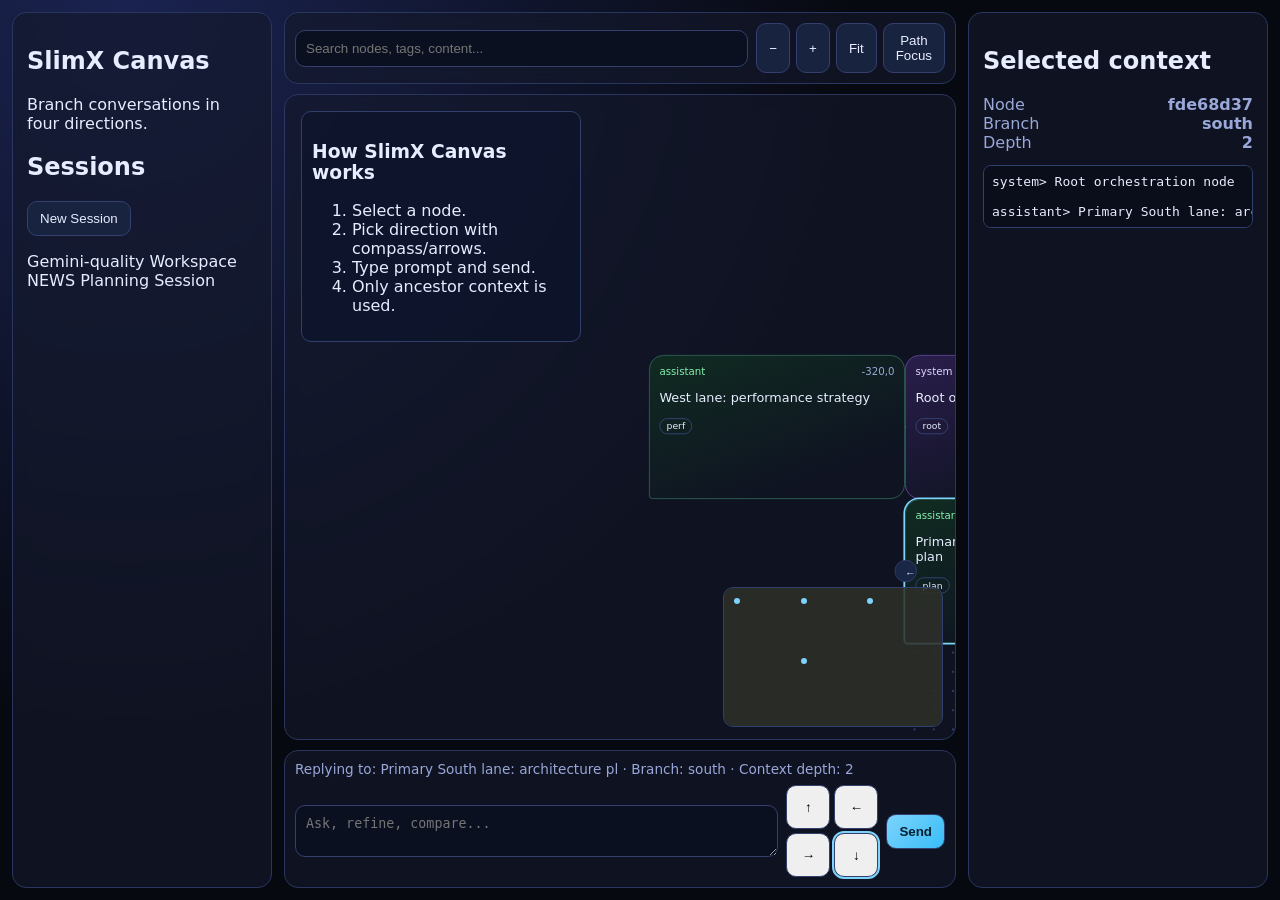
==== index.html @ 72032f36 "Implement P0 UX upgrades for SlimX NEWS canvas" ====
<!doctype html>
<html lang="en">
  <head>
    <meta charset="UTF-8" />
    <meta name="viewport" content="width=device-width, initial-scale=1.0" />
    <title>SlimX Chat Canvas</title>
    <link rel="stylesheet" href="styles.css" />
  </head>
  <body>
    <div class="shell">
      <aside class="sidebar glass">
        <div class="brand">
          <h1>SlimX Canvas</h1>
          <p>Branch conversations in four directions.</p>
        </div>
        <section class="panel">
          <h2>Sessions</h2>
          <button id="newSessionBtn" class="btn-secondary">New Session</button>
          <ul id="threadList" class="thread-list"></ul>
        </section>
      </aside>

      <main class="workspace">
        <header class="topbar glass">
          <label class="sr" for="searchInput">Search nodes</label>
          <input id="searchInput" type="search" placeholder="Search nodes, tags, content..." />
          <div class="toolbar-actions">
            <button id="zoomOutBtn" class="btn-secondary">−</button>
            <button id="zoomInBtn" class="btn-secondary">+</button>
            <button id="fitBtn" class="btn-secondary">Fit</button>
            <button id="focusBtn" class="btn-secondary">Path Focus</button>
          </div>
        </header>

        <section class="canvas-wrap glass">
          <svg id="edges" aria-hidden="true"></svg>
          <div id="canvas"></div>
          <div id="onboarding" class="onboarding">
            <h3>How SlimX Canvas works</h3>
            <ol><li>Select a node.</li><li>Pick direction with compass/arrows.</li><li>Type prompt and send.</li><li>Only ancestor context is used.</li></ol>
          </div>
          <div id="minimap"><div class="viewport"></div></div>
        </section>

        <footer class="composer glass">
          <div id="actionBar" class="action-bar" aria-live="polite"></div>
          <div class="compose-row">
            <label class="sr" for="prompt">Prompt</label>
            <textarea id="prompt" rows="2" placeholder="Ask, refine, compare..."></textarea>
            <div class="compass" id="compass">
              <button data-dir="north">↑</button><button data-dir="west">←</button><button data-dir="east">→</button><button data-dir="south">↓</button>
            </div>
            <button id="sendBtn" class="btn-primary">Send</button>
          </div>
        </footer>
      </main>

      <aside class="inspector glass">
        <h2>Selected context</h2>
        <div class="kv"><span>Node</span><strong id="activeNode">—</strong></div>
        <div class="kv"><span>Branch</span><strong id="branchDirection">south</strong></div>
        <div class="kv"><span>Depth</span><strong id="pathDepth">0</strong></div>
        <pre id="contextPreview"></pre>
      </aside>
    </div>

    <template id="nodeTemplate">
      <article class="node" tabindex="0">
        <div class="inner">
          <header><span class="role"></span><span class="meta"></span></header>
          <p class="content"></p>
          <footer><div class="tags"></div></footer>
        </div>
        <button class="branch-arrow north" data-dir="north">↑</button>
        <button class="branch-arrow east" data-dir="east">→</button>
        <button class="branch-arrow west" data-dir="west">←</button>
        <button class="branch-arrow south" data-dir="south">↓</button>
      </article>
    </template>

    <script type="module" src="app.js"></script>
  </body>
</html>
---- styles.css ----
:root{--bg:#070910;--panel:#0f1322;--glass:rgba(20,26,44,.65);--text:#e7ecff;--subtle:#99a7d9;--line:#2d385f;--accent:#7dd3fc}
*{box-sizing:border-box} body{margin:0;color:var(--text);font-family:Inter,system-ui,sans-serif;background:radial-gradient(circle at 10% 0%,#1a2350,var(--bg) 50%)}
.shell{display:grid;grid-template-columns:260px 1fr 300px;min-height:100vh;gap:12px;padding:12px}.glass{backdrop-filter:blur(8px);background:var(--glass);border:1px solid #2a365f;border-radius:14px}
.sidebar,.inspector{padding:14px}.workspace{display:grid;grid-template-rows:auto 1fr auto;gap:10px;min-width:0}.topbar{display:flex;gap:8px;padding:10px;align-items:center}.toolbar-actions{display:flex;gap:6px}
input,textarea,button{border-radius:10px;border:1px solid #33406f}input,textarea{width:100%;background:#0b1020;color:var(--text);padding:10px}button{cursor:pointer;padding:9px 12px}.btn-primary{background:linear-gradient(135deg,#7dd3fc,#38bdf8);color:#06202f;font-weight:700}.btn-secondary{background:#18233f;color:var(--text)}
.canvas-wrap{position:relative;overflow:hidden;min-height:60vh}#edges,#canvas{position:absolute;inset:0;transform-origin:0 0}#canvas{background-image:radial-gradient(#2e3c69 1px,transparent 1px);background-size:24px 24px}
.edge{stroke:#4c5f97;stroke-width:2}.edge.active{stroke:#7dd3fc;stroke-width:3}
.node{position:absolute;width:320px;min-height:180px;border:1px solid var(--line);transition:.2s}.node.active{outline:2px solid var(--accent)}.node.user{background:linear-gradient(160deg,#10274b,#0f1322 80%);border-color:#37548d;border-radius:18px 18px 4px 18px}.node.assistant{background:linear-gradient(160deg,#102b21,#0f1322 80%);border-color:#2f6d58;border-radius:18px 18px 18px 4px}.node.system{background:linear-gradient(160deg,#2a1e4c,#0f1322 80%);border-color:#694ca3;border-radius:18px}
.node .inner{padding:12px}.node header{display:flex;justify-content:space-between;color:var(--subtle);font-size:.8rem}.role.user{color:#93c5fd}.role.assistant{color:#86efac}.role.system{color:#ddd6fe}.tags{display:flex;gap:6px;flex-wrap:wrap}.tags span{border:1px solid #3a4a82;border-radius:999px;padding:2px 8px;font-size:.72rem}
.branch-arrow{position:absolute;width:28px;height:28px;border-radius:999px;background:#1a2645;color:#d6e3ff;display:none}.node:hover .branch-arrow,.node.active .branch-arrow{display:block}.north{top:-14px;left:50%;transform:translateX(-50%)}.south{bottom:-14px;left:50%;transform:translateX(-50%)}.east{right:-14px;top:50%;transform:translateY(-50%)}.west{left:-14px;top:50%;transform:translateY(-50%)}
#minimap{position:absolute;right:12px;bottom:12px;width:220px;height:140px;border:1px solid #2f3f70;border-radius:10px;background:#080d18d6;overflow:hidden}.minidot{position:absolute;width:6px;height:6px;border-radius:50%;background:var(--accent)}.viewport{position:absolute;border:1px solid #fef08a;background:#fef08a22}
.composer{padding:10px}.action-bar{font-size:.85rem;color:var(--subtle);margin-bottom:8px}.compose-row{display:grid;grid-template-columns:1fr auto auto;gap:8px;align-items:center}.compass{display:grid;grid-template-columns:repeat(2,44px);gap:4px}.compass button{width:44px;height:44px}.compass .active{outline:2px solid var(--accent)}
.onboarding{position:absolute;left:16px;top:16px;background:#0d152bcc;padding:10px;border:1px solid #30406d;border-radius:10px;max-width:280px}.kv{display:flex;justify-content:space-between;color:var(--subtle)}#contextPreview{max-height:220px;overflow:auto;padding:8px;background:#090e1a;border:1px solid #30406d;border-radius:8px}.thread-list{list-style:none;padding:0}.sr{position:absolute;left:-9999px}
.focus-dim .node:not(.path-node):not(.active){opacity:.2}
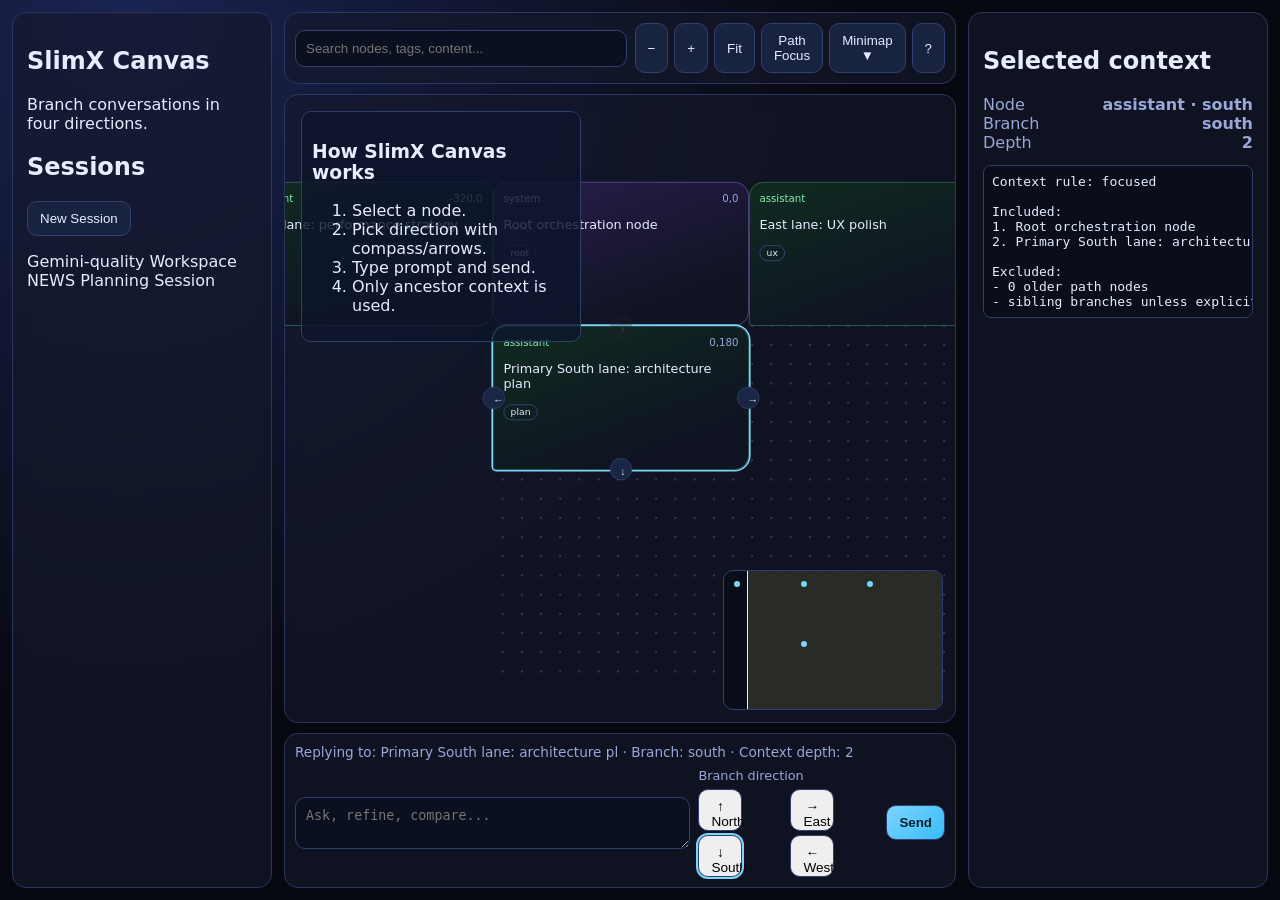
==== commit e019240f: "Improve layout scaling: auto-center, structured context, and composer controls" ====
--- a/index.html
+++ b/index.html
@@ -28,7 +28,7 @@
             <button id="zoomOutBtn" class="btn-secondary">−</button>
             <button id="zoomInBtn" class="btn-secondary">+</button>
             <button id="fitBtn" class="btn-secondary">Fit</button>
-            <button id="focusBtn" class="btn-secondary">Path Focus</button>
+            <button id="focusBtn" class="btn-secondary">Path Focus</button><button id="toggleMinimapBtn" class="btn-secondary">Minimap ▼</button><button id="helpBtn" class="btn-secondary">?</button>
           </div>
         </header>
 
@@ -47,9 +47,7 @@
           <div class="compose-row">
             <label class="sr" for="prompt">Prompt</label>
             <textarea id="prompt" rows="2" placeholder="Ask, refine, compare..."></textarea>
-            <div class="compass" id="compass">
-              <button data-dir="north">↑</button><button data-dir="west">←</button><button data-dir="east">→</button><button data-dir="south">↓</button>
-            </div>
+            <div class="compass-wrap"><div class="branch-label">Branch direction</div><div class="compass" id="compass"><button data-dir="north">↑ North</button><button data-dir="east">→ East</button><button data-dir="south">↓ South</button><button data-dir="west">← West</button></div></div>
             <button id="sendBtn" class="btn-primary">Send</button>
           </div>
         </footer>
--- a/styles.css
+++ b/styles.css
@@ -12,3 +12,7 @@
 .composer{padding:10px}.action-bar{font-size:.85rem;color:var(--subtle);margin-bottom:8px}.compose-row{display:grid;grid-template-columns:1fr auto auto;gap:8px;align-items:center}.compass{display:grid;grid-template-columns:repeat(2,44px);gap:4px}.compass button{width:44px;height:44px}.compass .active{outline:2px solid var(--accent)}
 .onboarding{position:absolute;left:16px;top:16px;background:#0d152bcc;padding:10px;border:1px solid #30406d;border-radius:10px;max-width:280px}.kv{display:flex;justify-content:space-between;color:var(--subtle)}#contextPreview{max-height:220px;overflow:auto;padding:8px;background:#090e1a;border:1px solid #30406d;border-radius:8px}.thread-list{list-style:none;padding:0}.sr{position:absolute;left:-9999px}
 .focus-dim .node:not(.path-node):not(.active){opacity:.2}
+
+.branch-arrow:disabled{opacity:.25;cursor:not-allowed}.branch-arrow.has-child{background:#233765;border-color:#7dd3fc}.branch-arrow.blocked{background:#2a1b25;border-color:#6b263d}
+
+.compass-wrap{display:flex;flex-direction:column;gap:6px}.branch-label{font-size:.8rem;color:var(--subtle)}.compass{grid-template-columns:repeat(2,88px)}.compass button{height:42px;font-size:.85rem}.node.user{min-height:100px}.minimap-collapsed{height:28px!important;width:120px!important}.minimap-collapsed .viewport,.minimap-collapsed .minidot{display:none}
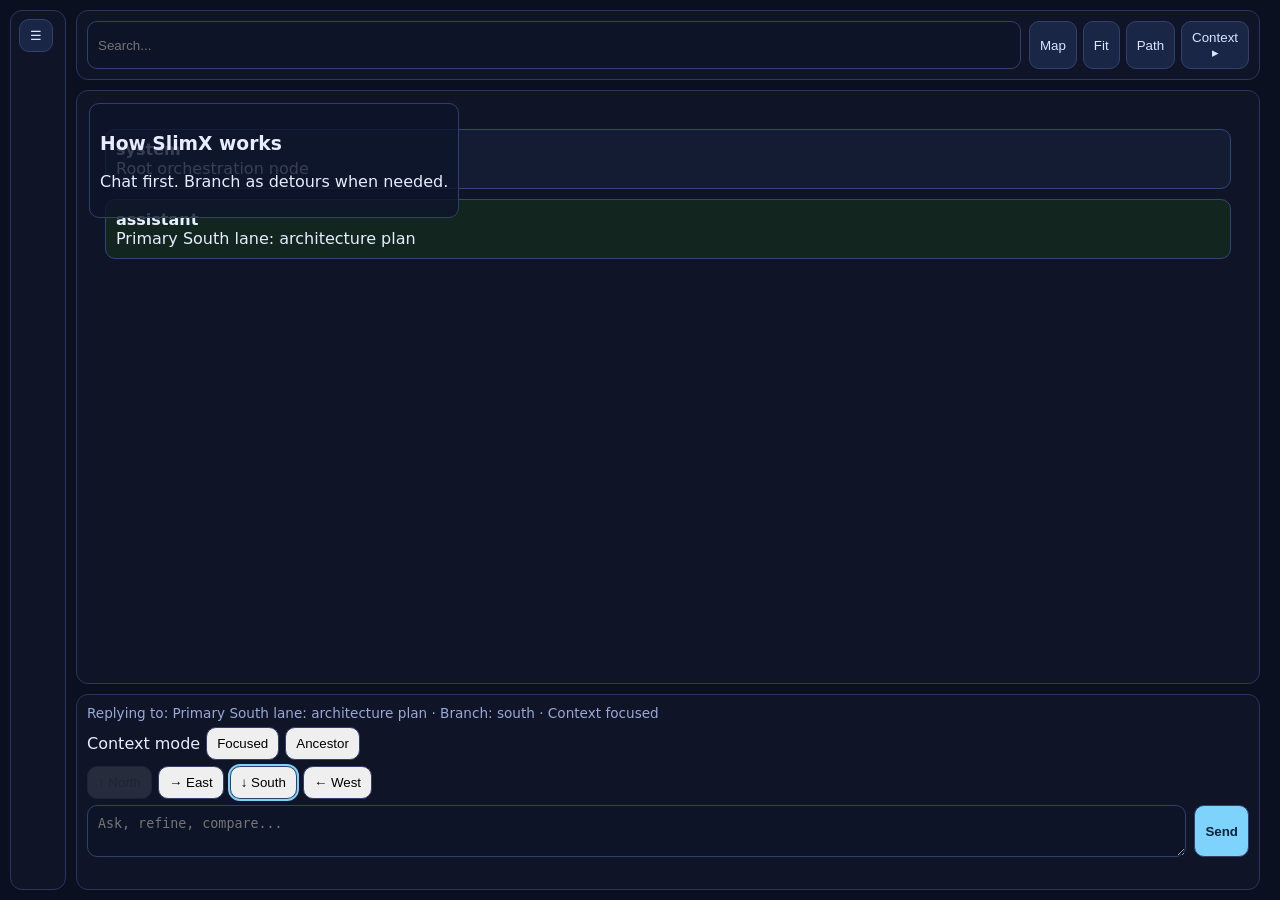
==== commit d82d25cb: "Shift SlimX to progressive-disclosure chat-first UX" ====
--- a/index.html
+++ b/index.html
@@ -8,53 +8,57 @@
   </head>
   <body>
     <div class="shell">
-      <aside class="sidebar glass">
-        <div class="brand">
-          <h1>SlimX Canvas</h1>
-          <p>Branch conversations in four directions.</p>
-        </div>
-        <section class="panel">
-          <h2>Sessions</h2>
+      <aside class="sidebar glass collapsed" id="sidebar">
+        <button id="toggleSidebarBtn" class="btn-secondary">☰</button>
+        <div class="sidebar-body">
+          <h1>SlimX</h1>
           <button id="newSessionBtn" class="btn-secondary">New Session</button>
           <ul id="threadList" class="thread-list"></ul>
-        </section>
+        </div>
       </aside>
 
       <main class="workspace">
         <header class="topbar glass">
-          <label class="sr" for="searchInput">Search nodes</label>
-          <input id="searchInput" type="search" placeholder="Search nodes, tags, content..." />
+          <input id="searchInput" type="search" placeholder="Search..." />
           <div class="toolbar-actions">
-            <button id="zoomOutBtn" class="btn-secondary">−</button>
-            <button id="zoomInBtn" class="btn-secondary">+</button>
+            <button id="viewModeBtn" class="btn-secondary">Map</button>
             <button id="fitBtn" class="btn-secondary">Fit</button>
-            <button id="focusBtn" class="btn-secondary">Path Focus</button><button id="toggleMinimapBtn" class="btn-secondary">Minimap ▼</button><button id="helpBtn" class="btn-secondary">?</button>
+            <button id="focusBtn" class="btn-secondary">Path</button>
+            <button id="contextToggleBtn" class="btn-secondary">Context ▸</button>
           </div>
         </header>
 
-        <section class="canvas-wrap glass">
+        <section class="canvas-wrap glass focused-chat" id="canvasWrap">
           <svg id="edges" aria-hidden="true"></svg>
           <div id="canvas"></div>
-          <div id="onboarding" class="onboarding">
-            <h3>How SlimX Canvas works</h3>
-            <ol><li>Select a node.</li><li>Pick direction with compass/arrows.</li><li>Type prompt and send.</li><li>Only ancestor context is used.</li></ol>
-          </div>
-          <div id="minimap"><div class="viewport"></div></div>
+          <div id="chatLane" class="chat-lane"></div>
+          <div id="onboarding" class="onboarding"><h3>How SlimX works</h3><p>Chat first. Branch as detours when needed.</p></div>
+          <div id="minimap" class="minimap-collapsed"><div class="viewport"></div></div>
         </section>
 
         <footer class="composer glass">
-          <div id="actionBar" class="action-bar" aria-live="polite"></div>
+          <div id="actionBar" class="action-bar"></div>
+          <div class="mode-row">
+            <span>Context mode</span>
+            <button class="ctx-btn active" data-ctx="focused">Focused</button>
+            <button class="ctx-btn" data-ctx="ancestor">Ancestor</button>
+          </div>
+          <div class="detour-row" id="compass">
+            <button data-dir="north">↑ North</button>
+            <button data-dir="east">→ East</button>
+            <button data-dir="south">↓ South</button>
+            <button data-dir="west">← West</button>
+          </div>
           <div class="compose-row">
-            <label class="sr" for="prompt">Prompt</label>
             <textarea id="prompt" rows="2" placeholder="Ask, refine, compare..."></textarea>
-            <div class="compass-wrap"><div class="branch-label">Branch direction</div><div class="compass" id="compass"><button data-dir="north">↑ North</button><button data-dir="east">→ East</button><button data-dir="south">↓ South</button><button data-dir="west">← West</button></div></div>
             <button id="sendBtn" class="btn-primary">Send</button>
           </div>
+          <div id="statusMsg" class="status"></div>
         </footer>
       </main>
 
-      <aside class="inspector glass">
-        <h2>Selected context</h2>
+      <aside class="inspector glass hidden" id="inspector">
+        <h2>Context used by AI</h2>
         <div class="kv"><span>Node</span><strong id="activeNode">—</strong></div>
         <div class="kv"><span>Branch</span><strong id="branchDirection">south</strong></div>
         <div class="kv"><span>Depth</span><strong id="pathDepth">0</strong></div>
@@ -64,11 +68,7 @@
 
     <template id="nodeTemplate">
       <article class="node" tabindex="0">
-        <div class="inner">
-          <header><span class="role"></span><span class="meta"></span></header>
-          <p class="content"></p>
-          <footer><div class="tags"></div></footer>
-        </div>
+        <div class="inner"><header><span class="role"></span><span class="meta"></span></header><p class="content"></p><footer><div class="tags"></div></footer></div>
         <button class="branch-arrow north" data-dir="north">↑</button>
         <button class="branch-arrow east" data-dir="east">→</button>
         <button class="branch-arrow west" data-dir="west">←</button>
--- a/styles.css
+++ b/styles.css
@@ -1,18 +1,19 @@
-:root{--bg:#070910;--panel:#0f1322;--glass:rgba(20,26,44,.65);--text:#e7ecff;--subtle:#99a7d9;--line:#2d385f;--accent:#7dd3fc}
-*{box-sizing:border-box} body{margin:0;color:var(--text);font-family:Inter,system-ui,sans-serif;background:radial-gradient(circle at 10% 0%,#1a2350,var(--bg) 50%)}
-.shell{display:grid;grid-template-columns:260px 1fr 300px;min-height:100vh;gap:12px;padding:12px}.glass{backdrop-filter:blur(8px);background:var(--glass);border:1px solid #2a365f;border-radius:14px}
-.sidebar,.inspector{padding:14px}.workspace{display:grid;grid-template-rows:auto 1fr auto;gap:10px;min-width:0}.topbar{display:flex;gap:8px;padding:10px;align-items:center}.toolbar-actions{display:flex;gap:6px}
-input,textarea,button{border-radius:10px;border:1px solid #33406f}input,textarea{width:100%;background:#0b1020;color:var(--text);padding:10px}button{cursor:pointer;padding:9px 12px}.btn-primary{background:linear-gradient(135deg,#7dd3fc,#38bdf8);color:#06202f;font-weight:700}.btn-secondary{background:#18233f;color:var(--text)}
-.canvas-wrap{position:relative;overflow:hidden;min-height:60vh}#edges,#canvas{position:absolute;inset:0;transform-origin:0 0}#canvas{background-image:radial-gradient(#2e3c69 1px,transparent 1px);background-size:24px 24px}
-.edge{stroke:#4c5f97;stroke-width:2}.edge.active{stroke:#7dd3fc;stroke-width:3}
-.node{position:absolute;width:320px;min-height:180px;border:1px solid var(--line);transition:.2s}.node.active{outline:2px solid var(--accent)}.node.user{background:linear-gradient(160deg,#10274b,#0f1322 80%);border-color:#37548d;border-radius:18px 18px 4px 18px}.node.assistant{background:linear-gradient(160deg,#102b21,#0f1322 80%);border-color:#2f6d58;border-radius:18px 18px 18px 4px}.node.system{background:linear-gradient(160deg,#2a1e4c,#0f1322 80%);border-color:#694ca3;border-radius:18px}
-.node .inner{padding:12px}.node header{display:flex;justify-content:space-between;color:var(--subtle);font-size:.8rem}.role.user{color:#93c5fd}.role.assistant{color:#86efac}.role.system{color:#ddd6fe}.tags{display:flex;gap:6px;flex-wrap:wrap}.tags span{border:1px solid #3a4a82;border-radius:999px;padding:2px 8px;font-size:.72rem}
-.branch-arrow{position:absolute;width:28px;height:28px;border-radius:999px;background:#1a2645;color:#d6e3ff;display:none}.node:hover .branch-arrow,.node.active .branch-arrow{display:block}.north{top:-14px;left:50%;transform:translateX(-50%)}.south{bottom:-14px;left:50%;transform:translateX(-50%)}.east{right:-14px;top:50%;transform:translateY(-50%)}.west{left:-14px;top:50%;transform:translateY(-50%)}
-#minimap{position:absolute;right:12px;bottom:12px;width:220px;height:140px;border:1px solid #2f3f70;border-radius:10px;background:#080d18d6;overflow:hidden}.minidot{position:absolute;width:6px;height:6px;border-radius:50%;background:var(--accent)}.viewport{position:absolute;border:1px solid #fef08a;background:#fef08a22}
-.composer{padding:10px}.action-bar{font-size:.85rem;color:var(--subtle);margin-bottom:8px}.compose-row{display:grid;grid-template-columns:1fr auto auto;gap:8px;align-items:center}.compass{display:grid;grid-template-columns:repeat(2,44px);gap:4px}.compass button{width:44px;height:44px}.compass .active{outline:2px solid var(--accent)}
-.onboarding{position:absolute;left:16px;top:16px;background:#0d152bcc;padding:10px;border:1px solid #30406d;border-radius:10px;max-width:280px}.kv{display:flex;justify-content:space-between;color:var(--subtle)}#contextPreview{max-height:220px;overflow:auto;padding:8px;background:#090e1a;border:1px solid #30406d;border-radius:8px}.thread-list{list-style:none;padding:0}.sr{position:absolute;left:-9999px}
-.focus-dim .node:not(.path-node):not(.active){opacity:.2}
-
-.branch-arrow:disabled{opacity:.25;cursor:not-allowed}.branch-arrow.has-child{background:#233765;border-color:#7dd3fc}.branch-arrow.blocked{background:#2a1b25;border-color:#6b263d}
-
-.compass-wrap{display:flex;flex-direction:column;gap:6px}.branch-label{font-size:.8rem;color:var(--subtle)}.compass{grid-template-columns:repeat(2,88px)}.compass button{height:42px;font-size:.85rem}.node.user{min-height:100px}.minimap-collapsed{height:28px!important;width:120px!important}.minimap-collapsed .viewport,.minimap-collapsed .minidot{display:none}
+:root{--bg:#0b1020;--panel:#111728;--glass:rgba(18,24,40,.7);--text:#e7ecff;--subtle:#9aa7d8;--line:#2f3f6f;--accent:#7dd3fc}
+*{box-sizing:border-box}body{margin:0;background:var(--bg);color:var(--text);font-family:Inter,system-ui,sans-serif}
+.shell{display:grid;grid-template-columns:56px 1fr 0;min-height:100vh;gap:10px;padding:10px}.shell.with-inspector{grid-template-columns:56px 1fr 300px}
+.glass{background:var(--glass);border:1px solid #2a365f;border-radius:12px}.hidden{display:none}
+.sidebar{padding:8px}.sidebar-body{display:none}.sidebar.expanded{width:240px}.sidebar.expanded .sidebar-body{display:block}
+.workspace{display:grid;grid-template-rows:auto 1fr auto;gap:10px}.topbar{display:flex;gap:8px;padding:10px}.toolbar-actions{display:flex;gap:6px}
+input,textarea,button{border:1px solid #33406f;border-radius:10px}input,textarea{width:100%;padding:10px;background:#0d1427;color:var(--text)}button{padding:8px 10px;cursor:pointer}.btn-secondary{background:#1a2645;color:#d9e4ff}.btn-primary{background:#7dd3fc;color:#072437;font-weight:700}
+.canvas-wrap{position:relative;overflow:hidden;min-height:56vh}#edges,#canvas,#chatLane{position:absolute;inset:0;transform-origin:0 0}#edges{pointer-events:none;overflow:visible}#canvas{background:none}.canvas-wrap.map-mode #canvas{background-image:radial-gradient(#2e3c69 1px,transparent 1px);background-size:24px 24px}
+.chat-lane{display:none;padding:28px;overflow:auto}.canvas-wrap.focused-chat #chatLane{display:block}.canvas-wrap.focused-chat #canvas,.canvas-wrap.focused-chat #edges{display:none}
+.edge{stroke:#41578e;stroke-width:2}.edge.active{stroke:#7dd3fc;stroke-width:3}
+.node{position:absolute;width:320px;min-height:170px;border:1px solid var(--line);background:var(--panel)}.node.user{min-height:100px;background:#11213f}.node.assistant{background:#12271e}.node.system{background:#261b45}.node.active{outline:2px solid var(--accent);box-shadow:0 0 0 4px #7dd3fc22}
+.node .inner{padding:10px}.node header{display:flex;justify-content:space-between;color:var(--subtle);font-size:.8rem}.branch-arrow{position:absolute;width:28px;height:28px;border-radius:999px;background:#1a2645;color:#d6e3ff;display:none}.node:hover .branch-arrow,.node.active .branch-arrow{display:block}.branch-arrow.north{top:-14px;left:50%;transform:translateX(-50%)}.branch-arrow.south{bottom:-14px;left:50%;transform:translateX(-50%)}.branch-arrow.east{right:-14px;top:50%;transform:translateY(-50%)}.branch-arrow.west{left:-14px;top:50%;transform:translateY(-50%)}
+.branch-arrow:disabled{opacity:.25;cursor:not-allowed}.branch-arrow.has-child{border-color:#7dd3fc}.branch-arrow.blocked{background:#2a1b25;border-color:#6b263d}
+#minimap{position:absolute;right:12px;bottom:12px;width:220px;height:140px;background:#0a0f1dd8;border:1px solid #2f3f70;border-radius:10px;overflow:hidden}.minimap-collapsed{display:none}.minidot{position:absolute;width:6px;height:6px;border-radius:50%;background:var(--accent)}.viewport{position:absolute;border:1px solid #fef08a;background:#fef08a22}
+.composer{padding:10px}.mode-row,.detour-row{display:flex;gap:6px;align-items:center;margin-bottom:6px}.detour-row button.active{outline:2px solid var(--accent)}.detour-row button:disabled{opacity:.35}
+.compose-row{display:grid;grid-template-columns:1fr auto;gap:8px}.action-bar{color:var(--subtle);font-size:.85rem;margin-bottom:6px}.status{min-height:18px;color:#fca5a5;font-size:.8rem;margin-top:4px}
+.inspector{padding:10px}.kv{display:flex;justify-content:space-between;color:var(--subtle)}#contextPreview{max-height:70vh;overflow:auto;background:#0c1324;padding:8px;border:1px solid #334777;border-radius:8px}
+.msg{background:#131c33;border:1px solid #314676;border-radius:10px;padding:10px;margin:10px 0}.msg.assistant{background:#12261f}.msg.user{background:#11213f}
+.onboarding{position:absolute;left:12px;top:12px;background:#0d152bcc;border:1px solid #30406d;padding:10px;border-radius:10px}
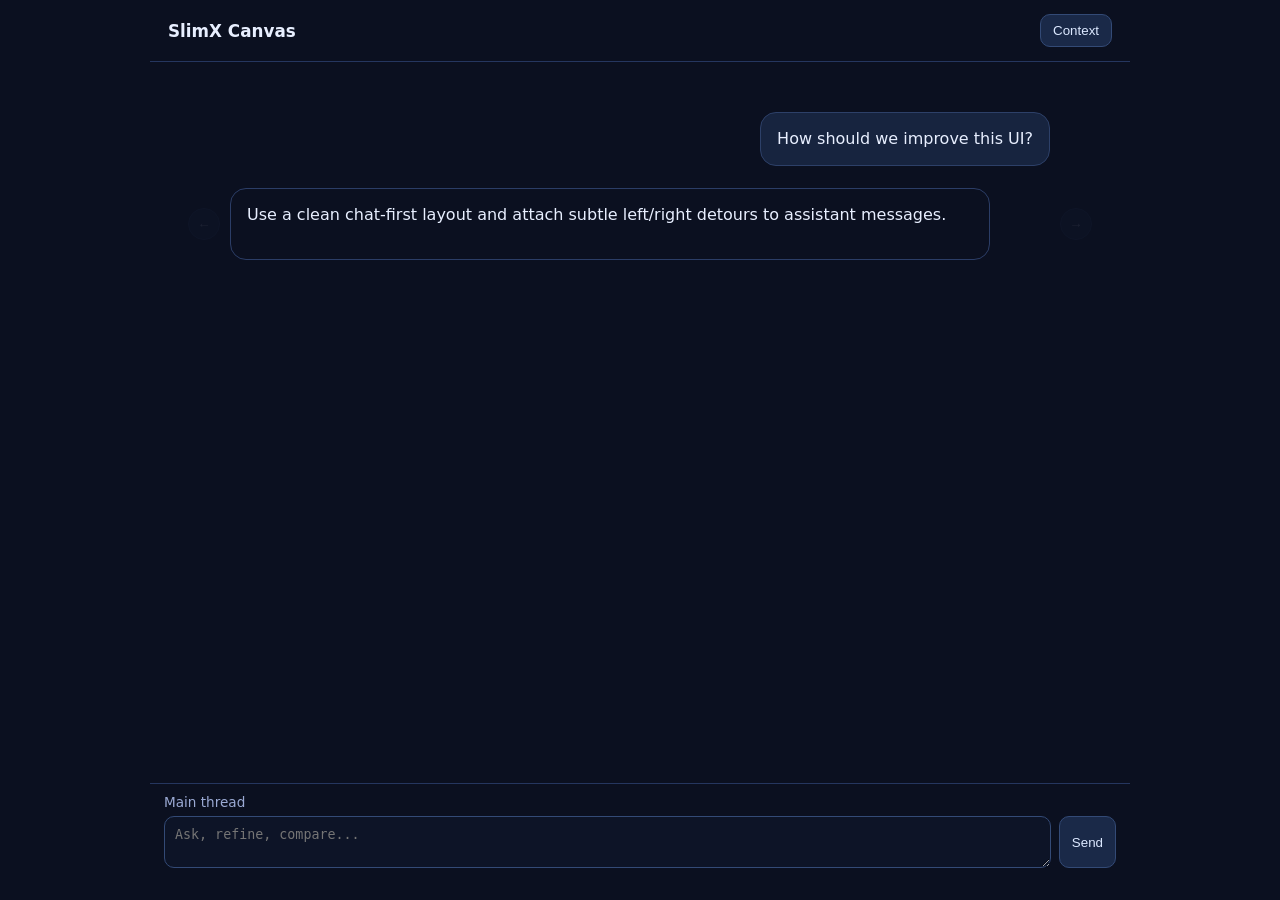
==== commit d9459e5d: "Redesign SlimX into chat-first detour UI with side arrows" ====
--- a/index.html
+++ b/index.html
@@ -3,76 +3,44 @@
   <head>
     <meta charset="UTF-8" />
     <meta name="viewport" content="width=device-width, initial-scale=1.0" />
-    <title>SlimX Chat Canvas</title>
+    <title>SlimX Canvas</title>
     <link rel="stylesheet" href="styles.css" />
   </head>
   <body>
-    <div class="shell">
-      <aside class="sidebar glass collapsed" id="sidebar">
-        <button id="toggleSidebarBtn" class="btn-secondary">☰</button>
-        <div class="sidebar-body">
-          <h1>SlimX</h1>
-          <button id="newSessionBtn" class="btn-secondary">New Session</button>
-          <ul id="threadList" class="thread-list"></ul>
-        </div>
+    <main class="app">
+      <header class="topbar">
+        <h1>SlimX Canvas</h1>
+        <button id="toggleMetaBtn">Context</button>
+      </header>
+
+      <section id="chatWindow" class="chat-window">
+        <div id="messageList" class="message-list"></div>
+      </section>
+
+      <aside id="metaPanel" class="meta-panel hidden">
+        <h2>Context used by AI</h2>
+        <pre id="contextPreview"></pre>
       </aside>
 
-      <main class="workspace">
-        <header class="topbar glass">
-          <input id="searchInput" type="search" placeholder="Search..." />
-          <div class="toolbar-actions">
-            <button id="viewModeBtn" class="btn-secondary">Map</button>
-            <button id="fitBtn" class="btn-secondary">Fit</button>
-            <button id="focusBtn" class="btn-secondary">Path</button>
-            <button id="contextToggleBtn" class="btn-secondary">Context ▸</button>
-          </div>
-        </header>
+      <footer class="composer">
+        <div id="branchHint" class="branch-hint">Main thread</div>
+        <div class="compose-row">
+          <textarea id="prompt" rows="2" placeholder="Ask, refine, compare..."></textarea>
+          <button id="sendBtn">Send</button>
+        </div>
+        <div id="statusMsg" class="status"></div>
+      </footer>
+    </main>
 
-        <section class="canvas-wrap glass focused-chat" id="canvasWrap">
-          <svg id="edges" aria-hidden="true"></svg>
-          <div id="canvas"></div>
-          <div id="chatLane" class="chat-lane"></div>
-          <div id="onboarding" class="onboarding"><h3>How SlimX works</h3><p>Chat first. Branch as detours when needed.</p></div>
-          <div id="minimap" class="minimap-collapsed"><div class="viewport"></div></div>
-        </section>
-
-        <footer class="composer glass">
-          <div id="actionBar" class="action-bar"></div>
-          <div class="mode-row">
-            <span>Context mode</span>
-            <button class="ctx-btn active" data-ctx="focused">Focused</button>
-            <button class="ctx-btn" data-ctx="ancestor">Ancestor</button>
-          </div>
-          <div class="detour-row" id="compass">
-            <button data-dir="north">↑ North</button>
-            <button data-dir="east">→ East</button>
-            <button data-dir="south">↓ South</button>
-            <button data-dir="west">← West</button>
-          </div>
-          <div class="compose-row">
-            <textarea id="prompt" rows="2" placeholder="Ask, refine, compare..."></textarea>
-            <button id="sendBtn" class="btn-primary">Send</button>
-          </div>
-          <div id="statusMsg" class="status"></div>
-        </footer>
-      </main>
-
-      <aside class="inspector glass hidden" id="inspector">
-        <h2>Context used by AI</h2>
-        <div class="kv"><span>Node</span><strong id="activeNode">—</strong></div>
-        <div class="kv"><span>Branch</span><strong id="branchDirection">south</strong></div>
-        <div class="kv"><span>Depth</span><strong id="pathDepth">0</strong></div>
-        <pre id="contextPreview"></pre>
-      </aside>
-    </div>
-
-    <template id="nodeTemplate">
-      <article class="node" tabindex="0">
-        <div class="inner"><header><span class="role"></span><span class="meta"></span></header><p class="content"></p><footer><div class="tags"></div></footer></div>
-        <button class="branch-arrow north" data-dir="north">↑</button>
-        <button class="branch-arrow east" data-dir="east">→</button>
-        <button class="branch-arrow west" data-dir="west">←</button>
-        <button class="branch-arrow south" data-dir="south">↓</button>
+    <template id="assistantTemplate">
+      <article class="message assistant">
+        <button class="side-branch left" data-dir="left" title="Alternative detour">←</button>
+        <div class="message-card">
+          <div class="message-content"></div>
+          <div class="detour-tags"></div>
+          <div class="detour-inline"></div>
+        </div>
+        <button class="side-branch right" data-dir="right" title="Expand detour">→</button>
       </article>
     </template>
 
--- a/styles.css
+++ b/styles.css
@@ -1,19 +1,26 @@
-:root{--bg:#0b1020;--panel:#111728;--glass:rgba(18,24,40,.7);--text:#e7ecff;--subtle:#9aa7d8;--line:#2f3f6f;--accent:#7dd3fc}
+:root{--bg:#0b1020;--panel:#121a2e;--panel2:#17243f;--line:#2f446f;--text:#e8efff;--sub:#9baad4;--accent:#7dd3fc}
 *{box-sizing:border-box}body{margin:0;background:var(--bg);color:var(--text);font-family:Inter,system-ui,sans-serif}
-.shell{display:grid;grid-template-columns:56px 1fr 0;min-height:100vh;gap:10px;padding:10px}.shell.with-inspector{grid-template-columns:56px 1fr 300px}
-.glass{background:var(--glass);border:1px solid #2a365f;border-radius:12px}.hidden{display:none}
-.sidebar{padding:8px}.sidebar-body{display:none}.sidebar.expanded{width:240px}.sidebar.expanded .sidebar-body{display:block}
-.workspace{display:grid;grid-template-rows:auto 1fr auto;gap:10px}.topbar{display:flex;gap:8px;padding:10px}.toolbar-actions{display:flex;gap:6px}
-input,textarea,button{border:1px solid #33406f;border-radius:10px}input,textarea{width:100%;padding:10px;background:#0d1427;color:var(--text)}button{padding:8px 10px;cursor:pointer}.btn-secondary{background:#1a2645;color:#d9e4ff}.btn-primary{background:#7dd3fc;color:#072437;font-weight:700}
-.canvas-wrap{position:relative;overflow:hidden;min-height:56vh}#edges,#canvas,#chatLane{position:absolute;inset:0;transform-origin:0 0}#edges{pointer-events:none;overflow:visible}#canvas{background:none}.canvas-wrap.map-mode #canvas{background-image:radial-gradient(#2e3c69 1px,transparent 1px);background-size:24px 24px}
-.chat-lane{display:none;padding:28px;overflow:auto}.canvas-wrap.focused-chat #chatLane{display:block}.canvas-wrap.focused-chat #canvas,.canvas-wrap.focused-chat #edges{display:none}
-.edge{stroke:#41578e;stroke-width:2}.edge.active{stroke:#7dd3fc;stroke-width:3}
-.node{position:absolute;width:320px;min-height:170px;border:1px solid var(--line);background:var(--panel)}.node.user{min-height:100px;background:#11213f}.node.assistant{background:#12271e}.node.system{background:#261b45}.node.active{outline:2px solid var(--accent);box-shadow:0 0 0 4px #7dd3fc22}
-.node .inner{padding:10px}.node header{display:flex;justify-content:space-between;color:var(--subtle);font-size:.8rem}.branch-arrow{position:absolute;width:28px;height:28px;border-radius:999px;background:#1a2645;color:#d6e3ff;display:none}.node:hover .branch-arrow,.node.active .branch-arrow{display:block}.branch-arrow.north{top:-14px;left:50%;transform:translateX(-50%)}.branch-arrow.south{bottom:-14px;left:50%;transform:translateX(-50%)}.branch-arrow.east{right:-14px;top:50%;transform:translateY(-50%)}.branch-arrow.west{left:-14px;top:50%;transform:translateY(-50%)}
-.branch-arrow:disabled{opacity:.25;cursor:not-allowed}.branch-arrow.has-child{border-color:#7dd3fc}.branch-arrow.blocked{background:#2a1b25;border-color:#6b263d}
-#minimap{position:absolute;right:12px;bottom:12px;width:220px;height:140px;background:#0a0f1dd8;border:1px solid #2f3f70;border-radius:10px;overflow:hidden}.minimap-collapsed{display:none}.minidot{position:absolute;width:6px;height:6px;border-radius:50%;background:var(--accent)}.viewport{position:absolute;border:1px solid #fef08a;background:#fef08a22}
-.composer{padding:10px}.mode-row,.detour-row{display:flex;gap:6px;align-items:center;margin-bottom:6px}.detour-row button.active{outline:2px solid var(--accent)}.detour-row button:disabled{opacity:.35}
-.compose-row{display:grid;grid-template-columns:1fr auto;gap:8px}.action-bar{color:var(--subtle);font-size:.85rem;margin-bottom:6px}.status{min-height:18px;color:#fca5a5;font-size:.8rem;margin-top:4px}
-.inspector{padding:10px}.kv{display:flex;justify-content:space-between;color:var(--subtle)}#contextPreview{max-height:70vh;overflow:auto;background:#0c1324;padding:8px;border:1px solid #334777;border-radius:8px}
-.msg{background:#131c33;border:1px solid #314676;border-radius:10px;padding:10px;margin:10px 0}.msg.assistant{background:#12261f}.msg.user{background:#11213f}
-.onboarding{position:absolute;left:12px;top:12px;background:#0d152bcc;border:1px solid #30406d;padding:10px;border-radius:10px}
+.app{max-width:980px;margin:0 auto;min-height:100vh;display:grid;grid-template-rows:auto 1fr auto;position:relative}
+.topbar{display:flex;justify-content:space-between;align-items:center;padding:14px 18px;border-bottom:1px solid #25365f}
+.topbar h1{margin:0;font-size:1.05rem}
+button,textarea{border:1px solid #334a76;border-radius:10px}button{background:#1a2948;color:#dce8ff;padding:8px 12px;cursor:pointer}
+.chat-window{overflow-y:auto;overflow-x:hidden}
+.message-list{max-width:860px;margin:0 auto;padding:28px 20px 130px}
+.message{position:relative;margin:22px 0}
+.message-card{border-radius:16px;padding:14px 16px;line-height:1.5;border:1px solid #2d4068}
+.message.user{display:flex;justify-content:flex-end}
+.message.user .message-card{max-width:72%;background:var(--panel2)}
+.message.assistant .message-card{max-width:760px;background:transparent;border-color:#2b3d66}
+.side-branch{position:absolute;top:50%;transform:translateY(-50%);opacity:.08;transition:opacity .15s ease;width:32px;height:32px;border-radius:999px;padding:0}
+.message.assistant:hover .side-branch,.message.assistant.active .side-branch{opacity:1}
+.side-branch.left{left:-42px}.side-branch.right{right:-42px}
+.detour-tags{margin-top:10px;display:flex;gap:6px;flex-wrap:wrap}
+.detour-tag{border:1px solid var(--line);border-radius:999px;padding:4px 9px;font-size:.78rem;color:var(--sub);background:rgba(255,255,255,.04)}
+.detour-inline{margin-top:8px;display:grid;gap:8px}
+.detour-box{border:1px solid #355083;background:#0f172b;border-radius:10px;padding:10px}
+.composer{position:sticky;bottom:0;background:linear-gradient(to top,#0b1020,#0b1020f2);padding:10px 14px;border-top:1px solid #25365f}
+.branch-hint{font-size:.85rem;color:var(--sub);margin-bottom:6px}.compose-row{display:grid;grid-template-columns:1fr auto;gap:8px}
+textarea{width:100%;padding:10px;background:#0d1427;color:var(--text)}
+.status{min-height:18px;color:#fda4af;font-size:.8rem;margin-top:4px}
+.meta-panel{position:fixed;right:18px;top:64px;width:320px;max-height:70vh;overflow:auto;background:#0f172b;border:1px solid #355083;border-radius:12px;padding:10px}
+.hidden{display:none}
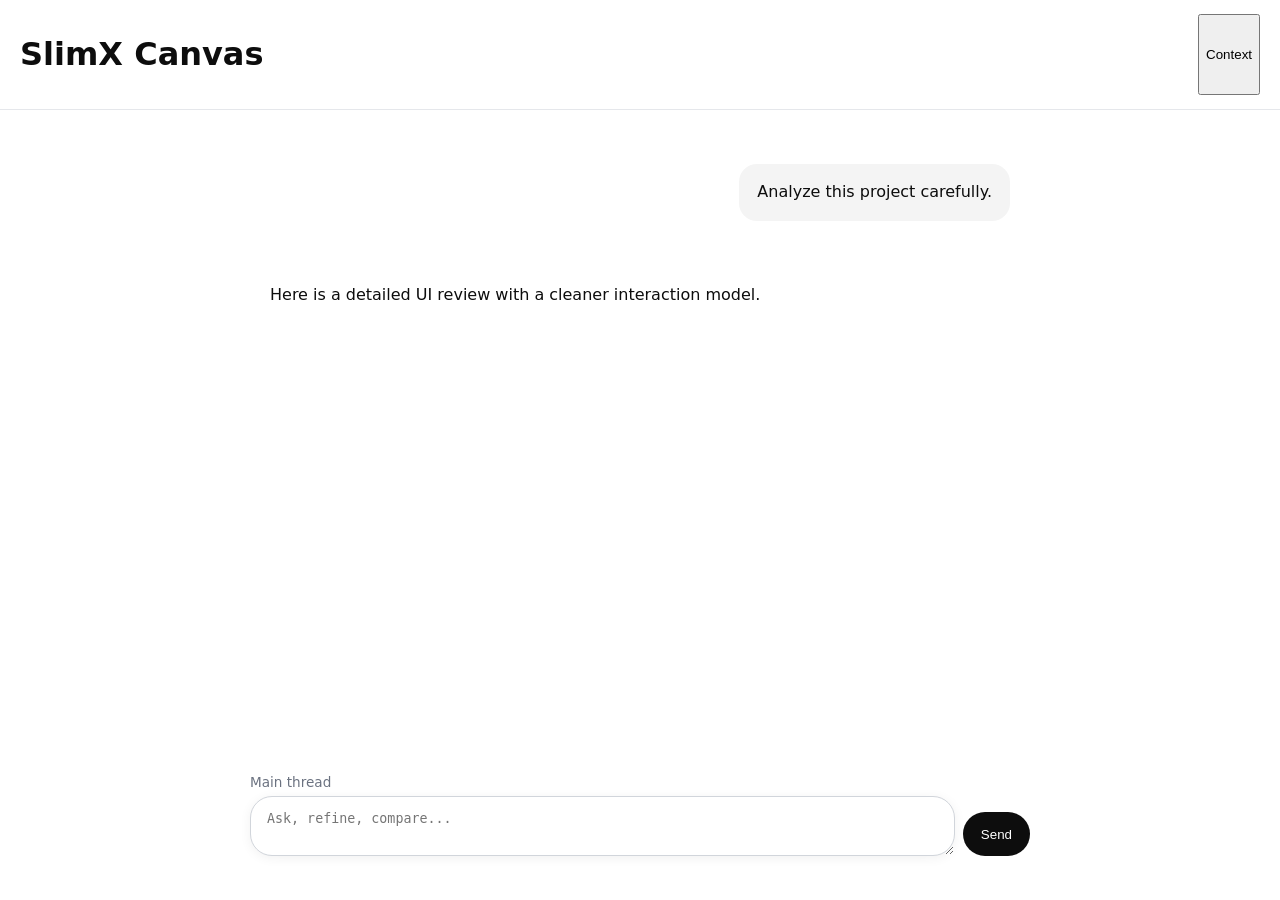
==== commit c92d582a: "Implement persistent horizontal detour lanes with active lane model" ====
--- a/index.html
+++ b/index.html
@@ -1,49 +1,8 @@
-<!doctype html>
-<html lang="en">
-  <head>
-    <meta charset="UTF-8" />
-    <meta name="viewport" content="width=device-width, initial-scale=1.0" />
-    <title>SlimX Canvas</title>
-    <link rel="stylesheet" href="styles.css" />
-  </head>
-  <body>
-    <main class="app">
-      <header class="topbar">
-        <h1>SlimX Canvas</h1>
-        <button id="toggleMetaBtn">Context</button>
-      </header>
-
-      <section id="chatWindow" class="chat-window">
-        <div id="messageList" class="message-list"></div>
-      </section>
-
-      <aside id="metaPanel" class="meta-panel hidden">
-        <h2>Context used by AI</h2>
-        <pre id="contextPreview"></pre>
-      </aside>
-
-      <footer class="composer">
-        <div id="branchHint" class="branch-hint">Main thread</div>
-        <div class="compose-row">
-          <textarea id="prompt" rows="2" placeholder="Ask, refine, compare..."></textarea>
-          <button id="sendBtn">Send</button>
-        </div>
-        <div id="statusMsg" class="status"></div>
-      </footer>
-    </main>
-
-    <template id="assistantTemplate">
-      <article class="message assistant">
-        <button class="side-branch left" data-dir="left" title="Alternative detour">←</button>
-        <div class="message-card">
-          <div class="message-content"></div>
-          <div class="detour-tags"></div>
-          <div class="detour-inline"></div>
-        </div>
-        <button class="side-branch right" data-dir="right" title="Expand detour">→</button>
-      </article>
-    </template>
-
-    <script type="module" src="app.js"></script>
-  </body>
-</html>
+<!doctype html><html lang="en"><head><meta charset="UTF-8" /><meta name="viewport" content="width=device-width, initial-scale=1.0" /><title>SlimX Canvas</title><link rel="stylesheet" href="styles.css" /></head><body>
+<main class="app"><header class="topbar"><h1>SlimX Canvas</h1><button id="toggleMetaBtn">Context</button></header>
+<section id="chatWindow" class="chat-window"><div id="messageList" class="message-list"></div></section>
+<aside id="metaPanel" class="meta-panel hidden"><h2>Context used by AI</h2><pre id="contextPreview"></pre></aside>
+<footer class="composer"><div id="branchHint" class="branch-hint">Main thread</div><div class="compose-row"><textarea id="prompt" rows="2" placeholder="Ask, refine, compare..."></textarea><button id="sendBtn">Send</button></div><div id="statusMsg" class="status"></div></footer></main>
+<template id="assistantTemplate"><article class="message assistant"><button class="side-branch left" data-dir="left" title="Alternative detour">←</button><div class="message-card"><div class="message-content"></div><div class="detour-tags"></div></div><button class="side-branch right" data-dir="right" title="Expand detour">→</button></article></template>
+<template id="branchRowTemplate"><section class="branch-row"><div class="branch-lanes"><div class="branch-lane left-lane"></div><div class="branch-lane main-lane"></div><div class="branch-lane right-lane"></div></div></section></template>
+<script type="module" src="app.js"></script></body></html>
--- a/styles.css
+++ b/styles.css
@@ -1,26 +1,16 @@
-:root{--bg:#0b1020;--panel:#121a2e;--panel2:#17243f;--line:#2f446f;--text:#e8efff;--sub:#9baad4;--accent:#7dd3fc}
-*{box-sizing:border-box}body{margin:0;background:var(--bg);color:var(--text);font-family:Inter,system-ui,sans-serif}
-.app{max-width:980px;margin:0 auto;min-height:100vh;display:grid;grid-template-rows:auto 1fr auto;position:relative}
-.topbar{display:flex;justify-content:space-between;align-items:center;padding:14px 18px;border-bottom:1px solid #25365f}
-.topbar h1{margin:0;font-size:1.05rem}
-button,textarea{border:1px solid #334a76;border-radius:10px}button{background:#1a2948;color:#dce8ff;padding:8px 12px;cursor:pointer}
-.chat-window{overflow-y:auto;overflow-x:hidden}
-.message-list{max-width:860px;margin:0 auto;padding:28px 20px 130px}
-.message{position:relative;margin:22px 0}
-.message-card{border-radius:16px;padding:14px 16px;line-height:1.5;border:1px solid #2d4068}
-.message.user{display:flex;justify-content:flex-end}
-.message.user .message-card{max-width:72%;background:var(--panel2)}
-.message.assistant .message-card{max-width:760px;background:transparent;border-color:#2b3d66}
-.side-branch{position:absolute;top:50%;transform:translateY(-50%);opacity:.08;transition:opacity .15s ease;width:32px;height:32px;border-radius:999px;padding:0}
-.message.assistant:hover .side-branch,.message.assistant.active .side-branch{opacity:1}
-.side-branch.left{left:-42px}.side-branch.right{right:-42px}
-.detour-tags{margin-top:10px;display:flex;gap:6px;flex-wrap:wrap}
-.detour-tag{border:1px solid var(--line);border-radius:999px;padding:4px 9px;font-size:.78rem;color:var(--sub);background:rgba(255,255,255,.04)}
-.detour-inline{margin-top:8px;display:grid;gap:8px}
-.detour-box{border:1px solid #355083;background:#0f172b;border-radius:10px;padding:10px}
-.composer{position:sticky;bottom:0;background:linear-gradient(to top,#0b1020,#0b1020f2);padding:10px 14px;border-top:1px solid #25365f}
-.branch-hint{font-size:.85rem;color:var(--sub);margin-bottom:6px}.compose-row{display:grid;grid-template-columns:1fr auto;gap:8px}
-textarea{width:100%;padding:10px;background:#0d1427;color:var(--text)}
-.status{min-height:18px;color:#fda4af;font-size:.8rem;margin-top:4px}
-.meta-panel{position:fixed;right:18px;top:64px;width:320px;max-height:70vh;overflow:auto;background:#0f172b;border:1px solid #355083;border-radius:12px;padding:10px}
-.hidden{display:none}
+:root{--bg:#fff;--surface:#fff;--surface-soft:#f7f7f8;--user-bg:#f4f4f4;--text:#0d0d0d;--muted:#6b7280;--line:#e5e7eb;--line-strong:#d1d5db;--accent:#2563eb;--danger:#b42318}
+*{box-sizing:border-box}html,body{margin:0;overflow-x:hidden;background:var(--bg);color:var(--text);font-family:Inter,system-ui,-apple-system,BlinkMacSystemFont,"Segoe UI",sans-serif}
+.app{max-width:100%;min-height:100vh;display:grid;grid-template-rows:auto 1fr auto}.topbar{display:flex;justify-content:space-between;padding:14px 20px;border-bottom:1px solid var(--line)}
+.chat-window{overflow-y:auto;overflow-x:hidden}.message-list{max-width:780px;margin:0 auto;padding:32px 20px 140px}
+.message{position:relative;margin:22px 0}.message-card{border-radius:18px;padding:16px 18px;line-height:1.55}
+.message.user{display:flex;justify-content:flex-end}.message.user .message-card{max-width:70%;background:var(--user-bg);border:none}
+.message.assistant .message-card{background:transparent;border:none;padding-left:0;padding-right:0}
+.side-branch{position:absolute;top:50%;transform:translateY(-50%);opacity:0;width:32px;height:32px;border-radius:999px;border:1px solid var(--line);background:#fff;color:var(--muted);transition:opacity .15s ease,background .15s ease}
+.message.assistant:hover .side-branch,.message.assistant.active .side-branch{opacity:1}.side-branch.left{left:-44px}.side-branch.right{right:-44px}.side-branch:hover{background:var(--surface-soft);color:var(--text)}
+.detour-tags{margin-top:10px;display:flex;gap:6px;flex-wrap:wrap}.detour-tag{border:1px solid var(--line);border-radius:999px;background:var(--surface-soft);color:var(--muted);padding:4px 10px;font-size:.78rem}
+.branch-row{position:relative;overflow:hidden;margin:24px 0}.branch-lanes{display:grid;grid-template-columns:100% 100% 100%;transition:transform 220ms ease}.branch-row[data-active="main"] .branch-lanes{transform:translateX(-100%)}.branch-row[data-active="left"] .branch-lanes{transform:translateX(0)}.branch-row[data-active="right"] .branch-lanes{transform:translateX(-200%)}.branch-lane{min-width:100%}
+.detour-head{display:flex;gap:10px;align-items:center;color:var(--muted);font-size:.85rem}.back-main{border:1px solid var(--line);background:#fff;border-radius:999px;padding:4px 10px}.detour-empty{color:var(--muted);padding:8px 0}
+.composer{position:sticky;bottom:0;background:linear-gradient(to top,#fff 75%,rgba(255,255,255,0));padding:16px 20px 22px}.branch-hint{max-width:780px;margin:0 auto 6px;color:var(--muted);font-size:.85rem}.compose-row{max-width:780px;margin:0 auto;display:grid;grid-template-columns:1fr auto;gap:8px;align-items:end}
+textarea{min-height:52px;max-height:180px;resize:vertical;border:1px solid var(--line-strong);border-radius:22px;background:#fff;color:var(--text);padding:14px 16px;box-shadow:0 2px 12px rgba(0,0,0,.06)}
+#sendBtn{border-radius:999px;background:var(--text);color:#fff;border:none;height:44px;padding:0 18px}.status{max-width:780px;margin:4px auto 0;min-height:18px;color:var(--danger);font-size:.8rem}
+.meta-panel{position:fixed;right:20px;top:64px;width:320px;max-height:70vh;overflow:auto;background:#fff;border:1px solid var(--line);border-radius:12px;padding:10px;box-shadow:0 8px 24px rgba(0,0,0,.08)}.hidden{display:none}
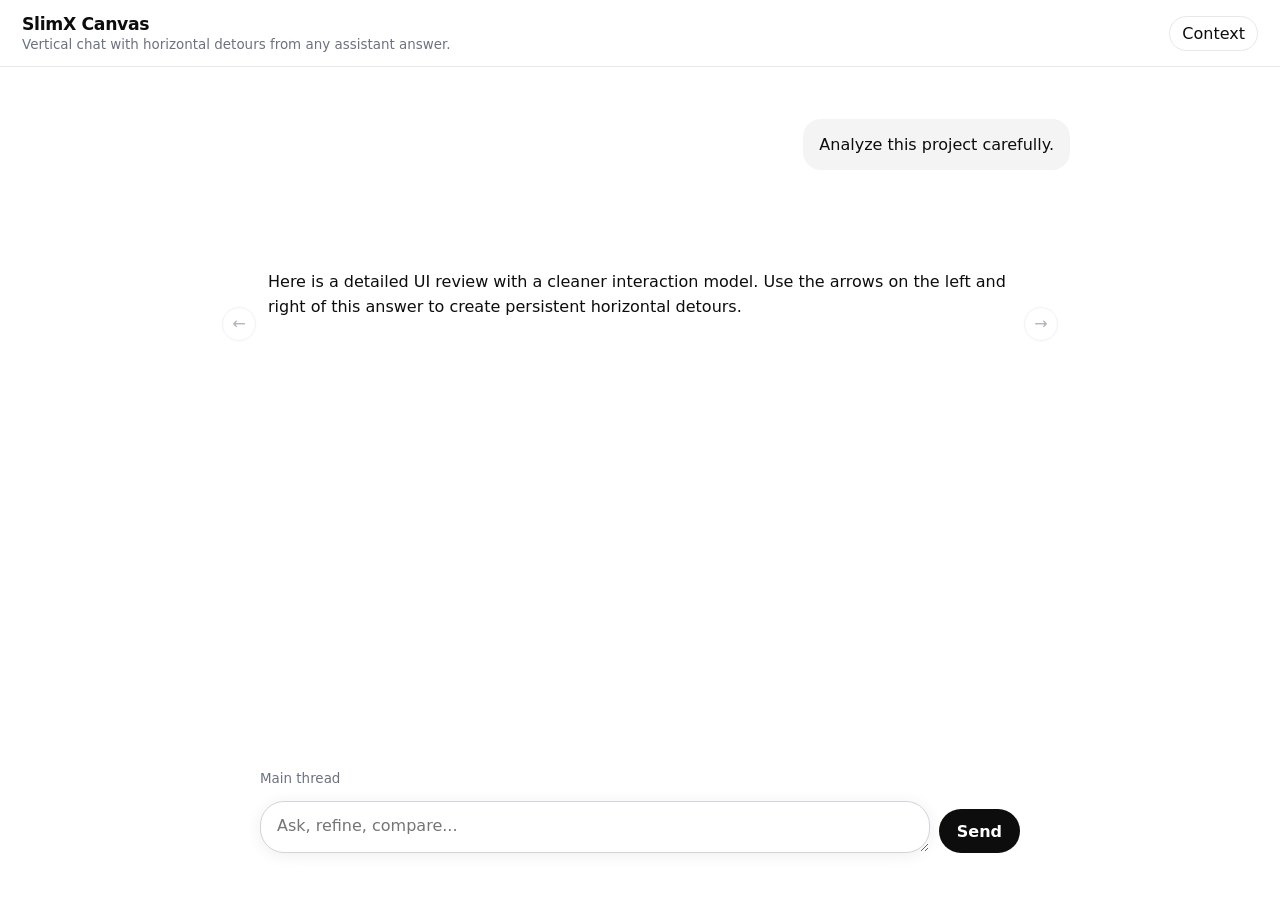
==== commit ddaeff94: "update the app" ====
--- a/index.html
+++ b/index.html
@@ -1,8 +1,70 @@
-<!doctype html><html lang="en"><head><meta charset="UTF-8" /><meta name="viewport" content="width=device-width, initial-scale=1.0" /><title>SlimX Canvas</title><link rel="stylesheet" href="styles.css" /></head><body>
-<main class="app"><header class="topbar"><h1>SlimX Canvas</h1><button id="toggleMetaBtn">Context</button></header>
-<section id="chatWindow" class="chat-window"><div id="messageList" class="message-list"></div></section>
-<aside id="metaPanel" class="meta-panel hidden"><h2>Context used by AI</h2><pre id="contextPreview"></pre></aside>
-<footer class="composer"><div id="branchHint" class="branch-hint">Main thread</div><div class="compose-row"><textarea id="prompt" rows="2" placeholder="Ask, refine, compare..."></textarea><button id="sendBtn">Send</button></div><div id="statusMsg" class="status"></div></footer></main>
-<template id="assistantTemplate"><article class="message assistant"><button class="side-branch left" data-dir="left" title="Alternative detour">←</button><div class="message-card"><div class="message-content"></div><div class="detour-tags"></div></div><button class="side-branch right" data-dir="right" title="Expand detour">→</button></article></template>
-<template id="branchRowTemplate"><section class="branch-row"><div class="branch-lanes"><div class="branch-lane left-lane"></div><div class="branch-lane main-lane"></div><div class="branch-lane right-lane"></div></div></section></template>
-<script type="module" src="app.js"></script></body></html>
+<!doctype html>
+<html lang="en">
+  <head>
+    <meta charset="UTF-8" />
+    <meta name="viewport" content="width=device-width, initial-scale=1.0" />
+    <title>SlimX Canvas</title>
+    <link rel="stylesheet" href="styles.css" />
+  </head>
+  <body>
+    <main class="app">
+      <header class="topbar">
+        <div>
+          <h1>SlimX Canvas</h1>
+          <p>Vertical chat with horizontal detours from any assistant answer.</p>
+        </div>
+        <button id="toggleMetaBtn" class="ghost-btn" type="button">Context</button>
+      </header>
+
+      <section id="chatWindow" class="chat-window" aria-label="Chat conversation">
+        <div id="messageList" class="message-list"></div>
+      </section>
+
+      <aside id="metaPanel" class="meta-panel hidden" aria-label="Context used by AI">
+        <div class="meta-head">
+          <h2>Context used by AI</h2>
+          <button id="closeMetaBtn" class="ghost-btn small" type="button">Close</button>
+        </div>
+        <pre id="contextPreview"></pre>
+      </aside>
+
+      <footer class="composer">
+        <div class="composer-inner">
+          <div class="composer-meta">
+            <span id="branchHint" class="branch-hint">Main thread</span>
+            <button id="backToMainBtn" class="back-main composer-back hidden" type="button">← Back to main</button>
+          </div>
+          <div class="compose-row">
+            <label class="sr-only" for="prompt">Message</label>
+            <textarea id="prompt" rows="1" placeholder="Ask, refine, compare..."></textarea>
+            <button id="sendBtn" type="button">Send</button>
+          </div>
+          <div id="statusMsg" class="status" role="status" aria-live="polite"></div>
+        </div>
+      </footer>
+    </main>
+
+    <template id="assistantTemplate">
+      <article class="message assistant branchable">
+        <button class="side-branch left" data-dir="left" type="button" title="Open alternative detour" aria-label="Open alternative detour">←</button>
+        <div class="message-card">
+          <div class="message-content"></div>
+          <div class="detour-tags" aria-label="Collapsed detours"></div>
+        </div>
+        <button class="side-branch right" data-dir="right" type="button" title="Open expansion detour" aria-label="Open expansion detour">→</button>
+      </article>
+    </template>
+
+    <template id="branchRowTemplate">
+      <section class="branch-row" data-active="main">
+        <div class="branch-lanes">
+          <section class="branch-lane left-lane" aria-label="Alternative detour"></section>
+          <section class="branch-lane main-lane" aria-label="Main message"></section>
+          <section class="branch-lane right-lane" aria-label="Expansion detour"></section>
+        </div>
+      </section>
+    </template>
+
+    <script type="module" src="app.js"></script>
+  </body>
+</html>
--- a/styles.css
+++ b/styles.css
@@ -1,16 +1,474 @@
-:root{--bg:#fff;--surface:#fff;--surface-soft:#f7f7f8;--user-bg:#f4f4f4;--text:#0d0d0d;--muted:#6b7280;--line:#e5e7eb;--line-strong:#d1d5db;--accent:#2563eb;--danger:#b42318}
-*{box-sizing:border-box}html,body{margin:0;overflow-x:hidden;background:var(--bg);color:var(--text);font-family:Inter,system-ui,-apple-system,BlinkMacSystemFont,"Segoe UI",sans-serif}
-.app{max-width:100%;min-height:100vh;display:grid;grid-template-rows:auto 1fr auto}.topbar{display:flex;justify-content:space-between;padding:14px 20px;border-bottom:1px solid var(--line)}
-.chat-window{overflow-y:auto;overflow-x:hidden}.message-list{max-width:780px;margin:0 auto;padding:32px 20px 140px}
-.message{position:relative;margin:22px 0}.message-card{border-radius:18px;padding:16px 18px;line-height:1.55}
-.message.user{display:flex;justify-content:flex-end}.message.user .message-card{max-width:70%;background:var(--user-bg);border:none}
-.message.assistant .message-card{background:transparent;border:none;padding-left:0;padding-right:0}
-.side-branch{position:absolute;top:50%;transform:translateY(-50%);opacity:0;width:32px;height:32px;border-radius:999px;border:1px solid var(--line);background:#fff;color:var(--muted);transition:opacity .15s ease,background .15s ease}
-.message.assistant:hover .side-branch,.message.assistant.active .side-branch{opacity:1}.side-branch.left{left:-44px}.side-branch.right{right:-44px}.side-branch:hover{background:var(--surface-soft);color:var(--text)}
-.detour-tags{margin-top:10px;display:flex;gap:6px;flex-wrap:wrap}.detour-tag{border:1px solid var(--line);border-radius:999px;background:var(--surface-soft);color:var(--muted);padding:4px 10px;font-size:.78rem}
-.branch-row{position:relative;overflow:hidden;margin:24px 0}.branch-lanes{display:grid;grid-template-columns:100% 100% 100%;transition:transform 220ms ease}.branch-row[data-active="main"] .branch-lanes{transform:translateX(-100%)}.branch-row[data-active="left"] .branch-lanes{transform:translateX(0)}.branch-row[data-active="right"] .branch-lanes{transform:translateX(-200%)}.branch-lane{min-width:100%}
-.detour-head{display:flex;gap:10px;align-items:center;color:var(--muted);font-size:.85rem}.back-main{border:1px solid var(--line);background:#fff;border-radius:999px;padding:4px 10px}.detour-empty{color:var(--muted);padding:8px 0}
-.composer{position:sticky;bottom:0;background:linear-gradient(to top,#fff 75%,rgba(255,255,255,0));padding:16px 20px 22px}.branch-hint{max-width:780px;margin:0 auto 6px;color:var(--muted);font-size:.85rem}.compose-row{max-width:780px;margin:0 auto;display:grid;grid-template-columns:1fr auto;gap:8px;align-items:end}
-textarea{min-height:52px;max-height:180px;resize:vertical;border:1px solid var(--line-strong);border-radius:22px;background:#fff;color:var(--text);padding:14px 16px;box-shadow:0 2px 12px rgba(0,0,0,.06)}
-#sendBtn{border-radius:999px;background:var(--text);color:#fff;border:none;height:44px;padding:0 18px}.status{max-width:780px;margin:4px auto 0;min-height:18px;color:var(--danger);font-size:.8rem}
-.meta-panel{position:fixed;right:20px;top:64px;width:320px;max-height:70vh;overflow:auto;background:#fff;border:1px solid var(--line);border-radius:12px;padding:10px;box-shadow:0 8px 24px rgba(0,0,0,.08)}.hidden{display:none}
+:root {
+  --bg: #ffffff;
+  --surface: #ffffff;
+  --surface-soft: #f7f7f8;
+  --surface-hover: #ececf1;
+  --user-bg: #f4f4f4;
+  --detour-bg: #fbfbfb;
+  --text: #0d0d0d;
+  --muted: #6b7280;
+  --line: #e5e7eb;
+  --line-strong: #d1d5db;
+  --accent: #10a37f;
+  --danger: #b42318;
+  --shadow: 0 8px 30px rgba(0, 0, 0, 0.08);
+}
+
+* {
+  box-sizing: border-box;
+}
+
+html,
+body {
+  margin: 0;
+  width: 100%;
+  height: 100%;
+  overflow: hidden;
+  background: var(--bg);
+  color: var(--text);
+  font-family: Inter, ui-sans-serif, system-ui, -apple-system, BlinkMacSystemFont, "Segoe UI", sans-serif;
+}
+
+button,
+textarea {
+  font: inherit;
+}
+
+button {
+  cursor: pointer;
+}
+
+.app {
+  width: 100%;
+  height: 100dvh;
+  display: grid;
+  grid-template-rows: auto minmax(0, 1fr) auto;
+  background: var(--bg);
+}
+
+.topbar {
+  display: flex;
+  align-items: center;
+  justify-content: space-between;
+  gap: 16px;
+  padding: 14px 22px;
+  border-bottom: 1px solid var(--line);
+  background: rgba(255, 255, 255, 0.92);
+  backdrop-filter: blur(10px);
+}
+
+.topbar h1 {
+  margin: 0;
+  font-size: 1.08rem;
+  font-weight: 700;
+  letter-spacing: -0.02em;
+}
+
+.topbar p {
+  margin: 3px 0 0;
+  color: var(--muted);
+  font-size: 0.84rem;
+}
+
+.ghost-btn,
+.back-main {
+  border: 1px solid var(--line);
+  background: var(--surface);
+  color: var(--text);
+  border-radius: 999px;
+  padding: 7px 12px;
+  transition: background 150ms ease, border-color 150ms ease;
+}
+
+.ghost-btn:hover,
+.back-main:hover {
+  background: var(--surface-soft);
+  border-color: var(--line-strong);
+}
+
+.ghost-btn.small {
+  padding: 5px 10px;
+  font-size: 0.82rem;
+}
+
+.chat-window {
+  min-height: 0;
+  overflow-y: auto;
+  overflow-x: hidden;
+  scroll-behavior: smooth;
+}
+
+.message-list {
+  width: min(900px, 100%);
+  margin: 0 auto;
+  padding: 34px 20px 150px;
+}
+
+.message {
+  position: relative;
+  margin: 18px 0;
+}
+
+.message-card {
+  max-width: 760px;
+  border-radius: 18px;
+  padding: 13px 16px;
+  line-height: 1.58;
+  white-space: pre-wrap;
+  word-break: break-word;
+}
+
+.message.user {
+  display: flex;
+  justify-content: flex-end;
+}
+
+.message.user .message-card {
+  max-width: min(70%, 560px);
+  background: var(--user-bg);
+  color: var(--text);
+}
+
+.message.assistant .message-card {
+  width: 100%;
+  background: transparent;
+  border: none;
+  padding: 8px 0;
+}
+
+.message.assistant.branchable {
+  min-height: 48px;
+}
+
+.message.assistant.branchable .message-card {
+  margin: 0 54px;
+}
+
+.branch-row {
+  position: relative;
+  width: 100%;
+  overflow: hidden;
+  margin: 22px 0;
+}
+
+.branch-lanes {
+  display: flex;
+  width: 300%;
+  transition: transform 260ms cubic-bezier(0.22, 1, 0.36, 1);
+  will-change: transform;
+}
+
+.branch-lane {
+  flex: 0 0 33.333333%;
+  min-width: 0;
+  padding: 0 4px;
+}
+
+.branch-row[data-active="left"] .branch-lanes {
+  transform: translateX(0);
+}
+
+.branch-row[data-active="main"] .branch-lanes {
+  transform: translateX(-33.333333%);
+}
+
+.branch-row[data-active="right"] .branch-lanes {
+  transform: translateX(-66.666666%);
+}
+
+.side-branch {
+  position: absolute;
+  top: 50%;
+  z-index: 5;
+  width: 34px;
+  height: 34px;
+  padding: 0;
+  transform: translateY(-50%);
+  border: 1px solid var(--line);
+  border-radius: 999px;
+  background: var(--surface);
+  color: var(--muted);
+  box-shadow: 0 1px 4px rgba(0, 0, 0, 0.04);
+  opacity: 0.55;
+  transition: opacity 150ms ease, background 150ms ease, color 150ms ease, transform 150ms ease;
+}
+
+.side-branch.left {
+  left: 8px;
+}
+
+.side-branch.right {
+  right: 8px;
+}
+
+.message.assistant.branchable:hover .side-branch,
+.side-branch:focus-visible {
+  opacity: 1;
+}
+
+.side-branch:hover {
+  background: var(--surface-soft);
+  color: var(--text);
+  transform: translateY(-50%) scale(1.04);
+}
+
+.detour-tags {
+  display: flex;
+  align-items: center;
+  flex-wrap: wrap;
+  gap: 7px;
+  margin-top: 9px;
+}
+
+.detour-label {
+  color: var(--muted);
+  font-size: 0.78rem;
+}
+
+.detour-tag {
+  border: 1px solid var(--line);
+  border-radius: 999px;
+  background: var(--surface-soft);
+  color: var(--muted);
+  padding: 5px 10px;
+  font-size: 0.78rem;
+  transition: background 150ms ease, color 150ms ease, border-color 150ms ease;
+}
+
+.detour-tag:hover {
+  background: var(--surface-hover);
+  color: var(--text);
+  border-color: var(--line-strong);
+}
+
+.left-lane,
+.right-lane {
+  background: var(--detour-bg);
+  border: 1px solid var(--line);
+  border-radius: 18px;
+  padding: 14px 16px 16px;
+}
+
+.detour-head {
+  display: grid;
+  grid-template-columns: auto 1fr;
+  grid-template-areas:
+    "back title"
+    "origin origin";
+  align-items: center;
+  gap: 6px 10px;
+  padding-bottom: 12px;
+  margin-bottom: 12px;
+  border-bottom: 1px solid var(--line);
+}
+
+.detour-head .back-main {
+  grid-area: back;
+  width: fit-content;
+  padding: 5px 10px;
+  font-size: 0.82rem;
+}
+
+.detour-title {
+  grid-area: title;
+  color: var(--text);
+  font-size: 0.9rem;
+  font-weight: 650;
+}
+
+.detour-origin {
+  grid-area: origin;
+  color: var(--muted);
+  font-size: 0.82rem;
+  overflow: hidden;
+  text-overflow: ellipsis;
+  white-space: nowrap;
+}
+
+.detour-empty {
+  color: var(--muted);
+  background: var(--surface);
+  border: 1px dashed var(--line-strong);
+  border-radius: 14px;
+  padding: 14px;
+  font-size: 0.9rem;
+}
+
+.detour-thread {
+  display: grid;
+  gap: 10px;
+}
+
+.detour-thread .message {
+  margin: 0;
+}
+
+.detour-thread .message-card {
+  max-width: 100%;
+}
+
+.detour-thread .message.assistant .message-card {
+  padding: 10px 0;
+}
+
+.composer {
+  position: sticky;
+  bottom: 0;
+  border-top: 1px solid transparent;
+  background: linear-gradient(to top, #ffffff 82%, rgba(255, 255, 255, 0));
+  padding: 18px 20px 24px;
+}
+
+.composer-inner {
+  width: min(760px, 100%);
+  margin: 0 auto;
+}
+
+.composer-meta {
+  min-height: 31px;
+  display: flex;
+  align-items: center;
+  justify-content: space-between;
+  gap: 12px;
+  margin-bottom: 7px;
+}
+
+.branch-hint {
+  color: var(--muted);
+  font-size: 0.84rem;
+  overflow: hidden;
+  white-space: nowrap;
+  text-overflow: ellipsis;
+}
+
+.composer-back {
+  flex: 0 0 auto;
+  font-size: 0.82rem;
+}
+
+.compose-row {
+  display: grid;
+  grid-template-columns: minmax(0, 1fr) auto;
+  gap: 9px;
+  align-items: end;
+}
+
+textarea {
+  min-height: 52px;
+  max-height: 180px;
+  width: 100%;
+  resize: vertical;
+  border: 1px solid var(--line-strong);
+  border-radius: 24px;
+  background: var(--surface);
+  color: var(--text);
+  padding: 14px 16px;
+  box-shadow: 0 2px 16px rgba(0, 0, 0, 0.07);
+  outline: none;
+}
+
+textarea:focus {
+  border-color: #b5b5b5;
+  box-shadow: 0 2px 18px rgba(0, 0, 0, 0.1);
+}
+
+#sendBtn {
+  min-width: 54px;
+  height: 44px;
+  border: none;
+  border-radius: 999px;
+  background: var(--text);
+  color: #ffffff;
+  padding: 0 18px;
+  font-weight: 650;
+}
+
+#sendBtn:hover {
+  background: #2f2f2f;
+}
+
+.status {
+  min-height: 18px;
+  margin-top: 5px;
+  color: var(--danger);
+  font-size: 0.8rem;
+}
+
+.meta-panel {
+  position: fixed;
+  right: 20px;
+  top: 72px;
+  z-index: 20;
+  width: min(380px, calc(100vw - 40px));
+  max-height: 70vh;
+  overflow: auto;
+  background: var(--surface);
+  border: 1px solid var(--line);
+  border-radius: 16px;
+  padding: 14px;
+  box-shadow: var(--shadow);
+}
+
+.meta-head {
+  display: flex;
+  align-items: center;
+  justify-content: space-between;
+  gap: 12px;
+  margin-bottom: 10px;
+}
+
+.meta-panel h2 {
+  margin: 0;
+  font-size: 1rem;
+}
+
+#contextPreview {
+  margin: 0;
+  white-space: pre-wrap;
+  color: var(--text);
+  font-size: 0.82rem;
+  line-height: 1.5;
+}
+
+.hidden {
+  display: none !important;
+}
+
+.sr-only {
+  position: absolute;
+  width: 1px;
+  height: 1px;
+  padding: 0;
+  margin: -1px;
+  overflow: hidden;
+  clip: rect(0, 0, 0, 0);
+  white-space: nowrap;
+  border: 0;
+}
+
+@media (max-width: 720px) {
+  .topbar p {
+    display: none;
+  }
+
+  .message-list {
+    padding-inline: 14px;
+  }
+
+  .message.assistant.branchable .message-card {
+    margin: 0 42px;
+  }
+
+  .side-branch.left {
+    left: 0;
+  }
+
+  .side-branch.right {
+    right: 0;
+  }
+
+  .left-lane,
+  .right-lane {
+    padding: 12px;
+  }
+}
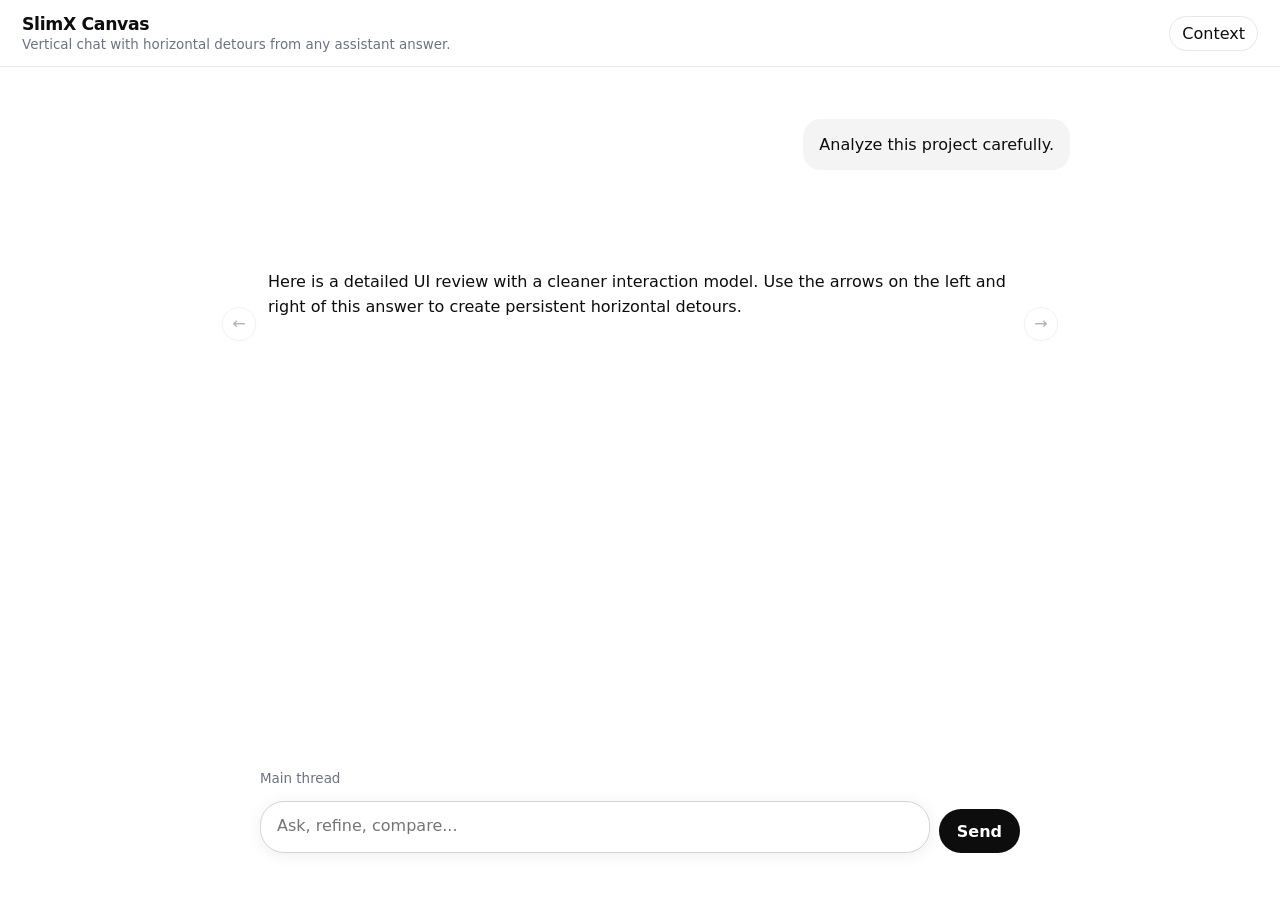
==== commit 5e85a0b6: "Improve detour state handling and UX feedback" ====
--- a/index.html
+++ b/index.html
@@ -46,11 +46,11 @@
 
     <template id="assistantTemplate">
       <article class="message assistant branchable">
-        <button class="side-branch left" data-dir="left" type="button" title="Open alternative detour" aria-label="Open alternative detour">←</button>
         <div class="message-card">
           <div class="message-content"></div>
           <div class="detour-tags" aria-label="Collapsed detours"></div>
         </div>
+        <button class="side-branch left" data-dir="left" type="button" title="Open alternative detour" aria-label="Open alternative detour">←</button>
         <button class="side-branch right" data-dir="right" type="button" title="Open expansion detour" aria-label="Open expansion detour">→</button>
       </article>
     </template>
--- a/styles.css
+++ b/styles.css
@@ -12,6 +12,8 @@
   --accent: #10a37f;
   --danger: #b42318;
   --shadow: 0 8px 30px rgba(0, 0, 0, 0.08);
+  --branch-btn-size: 34px;
+  --branch-card-side-gap: 54px;
 }
 
 * {
@@ -141,7 +143,7 @@
 }
 
 .message.assistant.branchable .message-card {
-  margin: 0 54px;
+  margin: 0 var(--branch-card-side-gap);
 }
 
 .branch-row {
@@ -180,8 +182,8 @@
   position: absolute;
   top: 50%;
   z-index: 5;
-  width: 34px;
-  height: 34px;
+  width: var(--branch-btn-size);
+  height: var(--branch-btn-size);
   padding: 0;
   transform: translateY(-50%);
   border: 1px solid var(--line);
@@ -191,6 +193,16 @@
   box-shadow: 0 1px 4px rgba(0, 0, 0, 0.04);
   opacity: 0.55;
   transition: opacity 150ms ease, background 150ms ease, color 150ms ease, transform 150ms ease;
+}
+.side-branch[data-has-detour="true"]::after {
+  content: "";
+  position: absolute;
+  right: 5px;
+  top: 5px;
+  width: 6px;
+  height: 6px;
+  border-radius: 50%;
+  background: var(--accent);
 }
 
 .side-branch.left {
@@ -273,11 +285,12 @@
   grid-area: title;
   color: var(--text);
   font-size: 0.9rem;
-  font-weight: 650;
+  font-weight: 700;
 }
 
 .detour-origin {
   grid-area: origin;
+  grid-column: 1 / -1;
   color: var(--muted);
   font-size: 0.82rem;
   overflow: hidden;
@@ -357,7 +370,7 @@
   min-height: 52px;
   max-height: 180px;
   width: 100%;
-  resize: vertical;
+  resize: none;
   border: 1px solid var(--line-strong);
   border-radius: 24px;
   background: var(--surface);
@@ -380,7 +393,7 @@
   background: var(--text);
   color: #ffffff;
   padding: 0 18px;
-  font-weight: 650;
+  font-weight: 700;
 }
 
 #sendBtn:hover {
@@ -392,6 +405,41 @@
   margin-top: 5px;
   color: var(--danger);
   font-size: 0.8rem;
+}
+.copy-btn {
+  margin-top: 8px;
+  border: 1px solid var(--line);
+  border-radius: 999px;
+  background: var(--surface-soft);
+  color: var(--muted);
+  padding: 4px 10px;
+  font-size: 0.75rem;
+}
+
+@media (prefers-color-scheme: dark) {
+  :root {
+    --bg: #121214;
+    --surface: #1a1a1f;
+    --surface-soft: #202027;
+    --surface-hover: #292933;
+    --user-bg: #252530;
+    --detour-bg: #181821;
+    --text: #f5f5f7;
+    --muted: #a8acb8;
+    --line: #2f3340;
+    --line-strong: #414757;
+    --danger: #ff8f8f;
+    --shadow: 0 12px 35px rgba(0, 0, 0, 0.35);
+  }
+  .topbar {
+    background: rgba(20, 20, 24, 0.9);
+  }
+  .composer {
+    background: linear-gradient(to top, #121214 82%, rgba(18, 18, 20, 0));
+  }
+  #sendBtn:hover {
+    background: #3a3a3a;
+  }
 }
 
 .meta-panel {
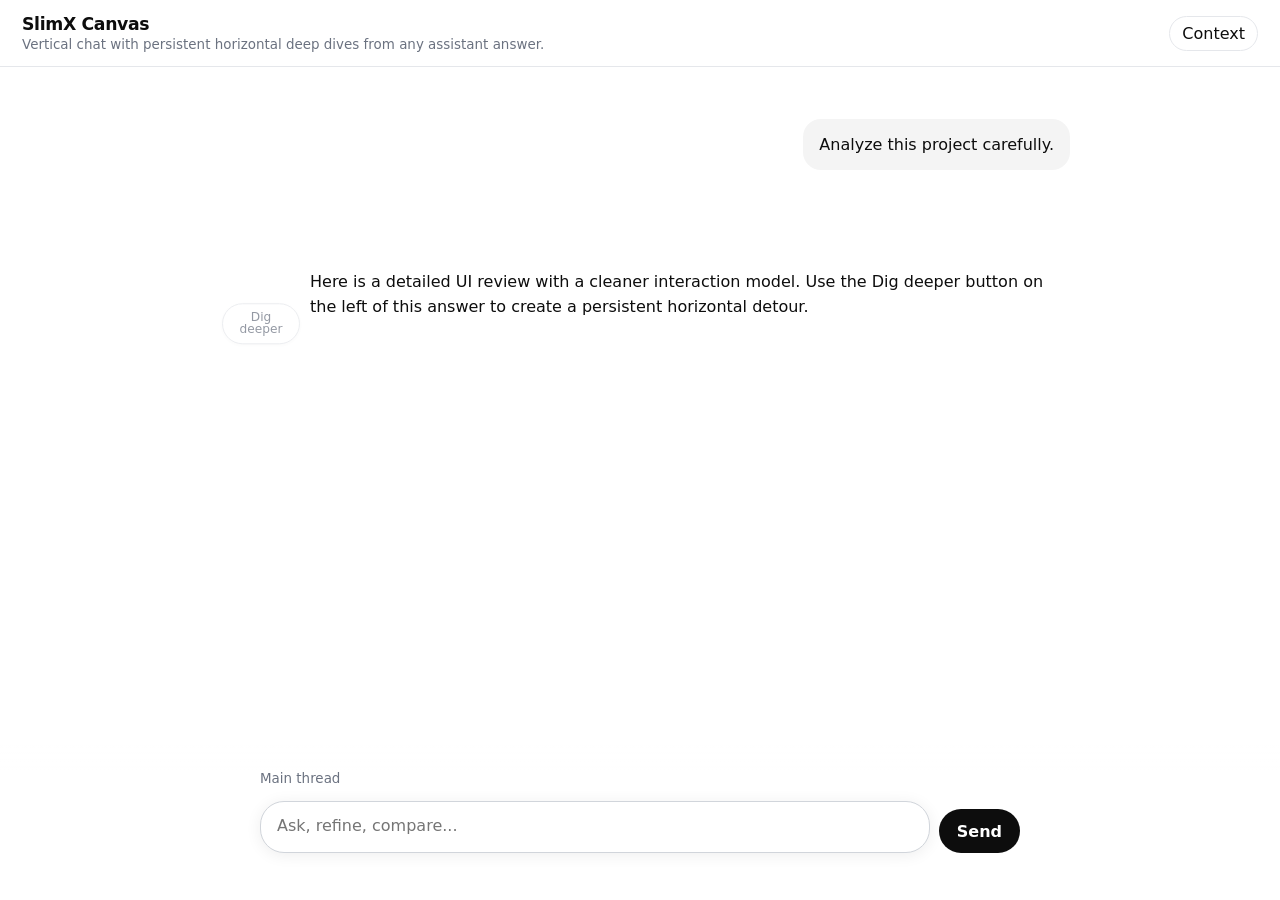
==== commit a299ae5b: "fix bugs" ====
--- a/index.html
+++ b/index.html
@@ -11,7 +11,7 @@
       <header class="topbar">
         <div>
           <h1>SlimX Canvas</h1>
-          <p>Vertical chat with horizontal detours from any assistant answer.</p>
+          <p>Vertical chat with persistent horizontal deep dives from any assistant answer.</p>
         </div>
         <button id="toggleMetaBtn" class="ghost-btn" type="button">Context</button>
       </header>
@@ -46,21 +46,19 @@
 
     <template id="assistantTemplate">
       <article class="message assistant branchable">
+        <button class="deep-branch" type="button" title="Dig deeper from this answer" aria-label="Dig deeper from this answer">Dig deeper</button>
         <div class="message-card">
           <div class="message-content"></div>
-          <div class="detour-tags" aria-label="Collapsed detours"></div>
+          <div class="detour-tags" aria-label="Collapsed deep dives"></div>
         </div>
-        <button class="side-branch left" data-dir="left" type="button" title="Open alternative detour" aria-label="Open alternative detour">←</button>
-        <button class="side-branch right" data-dir="right" type="button" title="Open expansion detour" aria-label="Open expansion detour">→</button>
       </article>
     </template>
 
     <template id="branchRowTemplate">
       <section class="branch-row" data-active="main">
         <div class="branch-lanes">
-          <section class="branch-lane left-lane" aria-label="Alternative detour"></section>
+          <section class="branch-lane detour-lane" aria-label="Deep dive"></section>
           <section class="branch-lane main-lane" aria-label="Main message"></section>
-          <section class="branch-lane right-lane" aria-label="Expansion detour"></section>
         </div>
       </section>
     </template>
--- a/styles.css
+++ b/styles.css
@@ -12,8 +12,7 @@
   --accent: #10a37f;
   --danger: #b42318;
   --shadow: 0 8px 30px rgba(0, 0, 0, 0.08);
-  --branch-btn-size: 34px;
-  --branch-card-side-gap: 54px;
+  --branch-card-side-gap: 96px;
 }
 
 * {
@@ -120,6 +119,10 @@
   word-break: break-word;
 }
 
+.message-content {
+  min-width: 0;
+}
+
 .message.user {
   display: flex;
   justify-content: flex-end;
@@ -143,7 +146,8 @@
 }
 
 .message.assistant.branchable .message-card {
-  margin: 0 var(--branch-card-side-gap);
+  margin-left: var(--branch-card-side-gap);
+  margin-right: 0;
 }
 
 .branch-row {
@@ -155,49 +159,49 @@
 
 .branch-lanes {
   display: flex;
-  width: 300%;
+  width: 200%;
   transition: transform 260ms cubic-bezier(0.22, 1, 0.36, 1);
   will-change: transform;
 }
 
 .branch-lane {
-  flex: 0 0 33.333333%;
+  flex: 0 0 50%;
   min-width: 0;
   padding: 0 4px;
 }
 
-.branch-row[data-active="left"] .branch-lanes {
+.branch-row[data-active="detour"] .branch-lanes {
   transform: translateX(0);
 }
 
 .branch-row[data-active="main"] .branch-lanes {
-  transform: translateX(-33.333333%);
-}
-
-.branch-row[data-active="right"] .branch-lanes {
-  transform: translateX(-66.666666%);
-}
-
-.side-branch {
+  transform: translateX(-50%);
+}
+
+.deep-branch {
   position: absolute;
+  left: 8px;
   top: 50%;
   z-index: 5;
-  width: var(--branch-btn-size);
-  height: var(--branch-btn-size);
-  padding: 0;
+  max-width: 78px;
+  min-height: 34px;
+  padding: 7px 10px;
   transform: translateY(-50%);
   border: 1px solid var(--line);
   border-radius: 999px;
   background: var(--surface);
   color: var(--muted);
   box-shadow: 0 1px 4px rgba(0, 0, 0, 0.04);
-  opacity: 0.55;
-  transition: opacity 150ms ease, background 150ms ease, color 150ms ease, transform 150ms ease;
-}
-.side-branch[data-has-detour="true"]::after {
+  font-size: 0.76rem;
+  line-height: 1.05;
+  opacity: 0.72;
+  transition: opacity 150ms ease, background 150ms ease, color 150ms ease, transform 150ms ease, border-color 150ms ease;
+}
+
+.deep-branch[data-has-detour="true"]::after {
   content: "";
   position: absolute;
-  right: 5px;
+  right: 6px;
   top: 5px;
   width: 6px;
   height: 6px;
@@ -205,23 +209,16 @@
   background: var(--accent);
 }
 
-.side-branch.left {
-  left: 8px;
-}
-
-.side-branch.right {
-  right: 8px;
-}
-
-.message.assistant.branchable:hover .side-branch,
-.side-branch:focus-visible {
+.message.assistant.branchable:hover .deep-branch,
+.deep-branch:focus-visible {
   opacity: 1;
 }
 
-.side-branch:hover {
+.deep-branch:hover {
   background: var(--surface-soft);
-  color: var(--text);
-  transform: translateY(-50%) scale(1.04);
+  border-color: var(--line-strong);
+  color: var(--text);
+  transform: translateY(-50%) scale(1.03);
 }
 
 .detour-tags {
@@ -249,12 +246,11 @@
 
 .detour-tag:hover {
   background: var(--surface-hover);
-  color: var(--text);
   border-color: var(--line-strong);
-}
-
-.left-lane,
-.right-lane {
+  color: var(--text);
+}
+
+.detour-lane {
   background: var(--detour-bg);
   border: 1px solid var(--line);
   border-radius: 18px;
@@ -406,6 +402,7 @@
   color: var(--danger);
   font-size: 0.8rem;
 }
+
 .copy-btn {
   margin-top: 8px;
   border: 1px solid var(--line);
@@ -414,6 +411,58 @@
   color: var(--muted);
   padding: 4px 10px;
   font-size: 0.75rem;
+}
+
+.meta-panel {
+  position: fixed;
+  right: 20px;
+  top: 72px;
+  z-index: 20;
+  width: min(380px, calc(100vw - 40px));
+  max-height: 70vh;
+  overflow: auto;
+  background: var(--surface);
+  border: 1px solid var(--line);
+  border-radius: 16px;
+  padding: 14px;
+  box-shadow: var(--shadow);
+}
+
+.meta-head {
+  display: flex;
+  align-items: center;
+  justify-content: space-between;
+  gap: 12px;
+  margin-bottom: 10px;
+}
+
+.meta-panel h2 {
+  margin: 0;
+  font-size: 1rem;
+}
+
+#contextPreview {
+  margin: 0;
+  white-space: pre-wrap;
+  color: var(--text);
+  font-size: 0.82rem;
+  line-height: 1.5;
+}
+
+.hidden {
+  display: none !important;
+}
+
+.sr-only {
+  position: absolute;
+  width: 1px;
+  height: 1px;
+  padding: 0;
+  margin: -1px;
+  overflow: hidden;
+  clip: rect(0, 0, 0, 0);
+  white-space: nowrap;
+  border: 0;
 }
 
 @media (prefers-color-scheme: dark) {
@@ -431,70 +480,25 @@
     --danger: #ff8f8f;
     --shadow: 0 12px 35px rgba(0, 0, 0, 0.35);
   }
+
   .topbar {
     background: rgba(20, 20, 24, 0.9);
   }
+
   .composer {
     background: linear-gradient(to top, #121214 82%, rgba(18, 18, 20, 0));
   }
+
   #sendBtn:hover {
     background: #3a3a3a;
   }
 }
 
-.meta-panel {
-  position: fixed;
-  right: 20px;
-  top: 72px;
-  z-index: 20;
-  width: min(380px, calc(100vw - 40px));
-  max-height: 70vh;
-  overflow: auto;
-  background: var(--surface);
-  border: 1px solid var(--line);
-  border-radius: 16px;
-  padding: 14px;
-  box-shadow: var(--shadow);
-}
-
-.meta-head {
-  display: flex;
-  align-items: center;
-  justify-content: space-between;
-  gap: 12px;
-  margin-bottom: 10px;
-}
-
-.meta-panel h2 {
-  margin: 0;
-  font-size: 1rem;
-}
-
-#contextPreview {
-  margin: 0;
-  white-space: pre-wrap;
-  color: var(--text);
-  font-size: 0.82rem;
-  line-height: 1.5;
-}
-
-.hidden {
-  display: none !important;
-}
-
-.sr-only {
-  position: absolute;
-  width: 1px;
-  height: 1px;
-  padding: 0;
-  margin: -1px;
-  overflow: hidden;
-  clip: rect(0, 0, 0, 0);
-  white-space: nowrap;
-  border: 0;
-}
-
 @media (max-width: 720px) {
+  :root {
+    --branch-card-side-gap: 82px;
+  }
+
   .topbar p {
     display: none;
   }
@@ -503,20 +507,13 @@
     padding-inline: 14px;
   }
 
-  .message.assistant.branchable .message-card {
-    margin: 0 42px;
-  }
-
-  .side-branch.left {
+  .deep-branch {
     left: 0;
-  }
-
-  .side-branch.right {
-    right: 0;
-  }
-
-  .left-lane,
-  .right-lane {
+    max-width: 72px;
+    padding-inline: 8px;
+  }
+
+  .detour-lane {
     padding: 12px;
   }
 }
